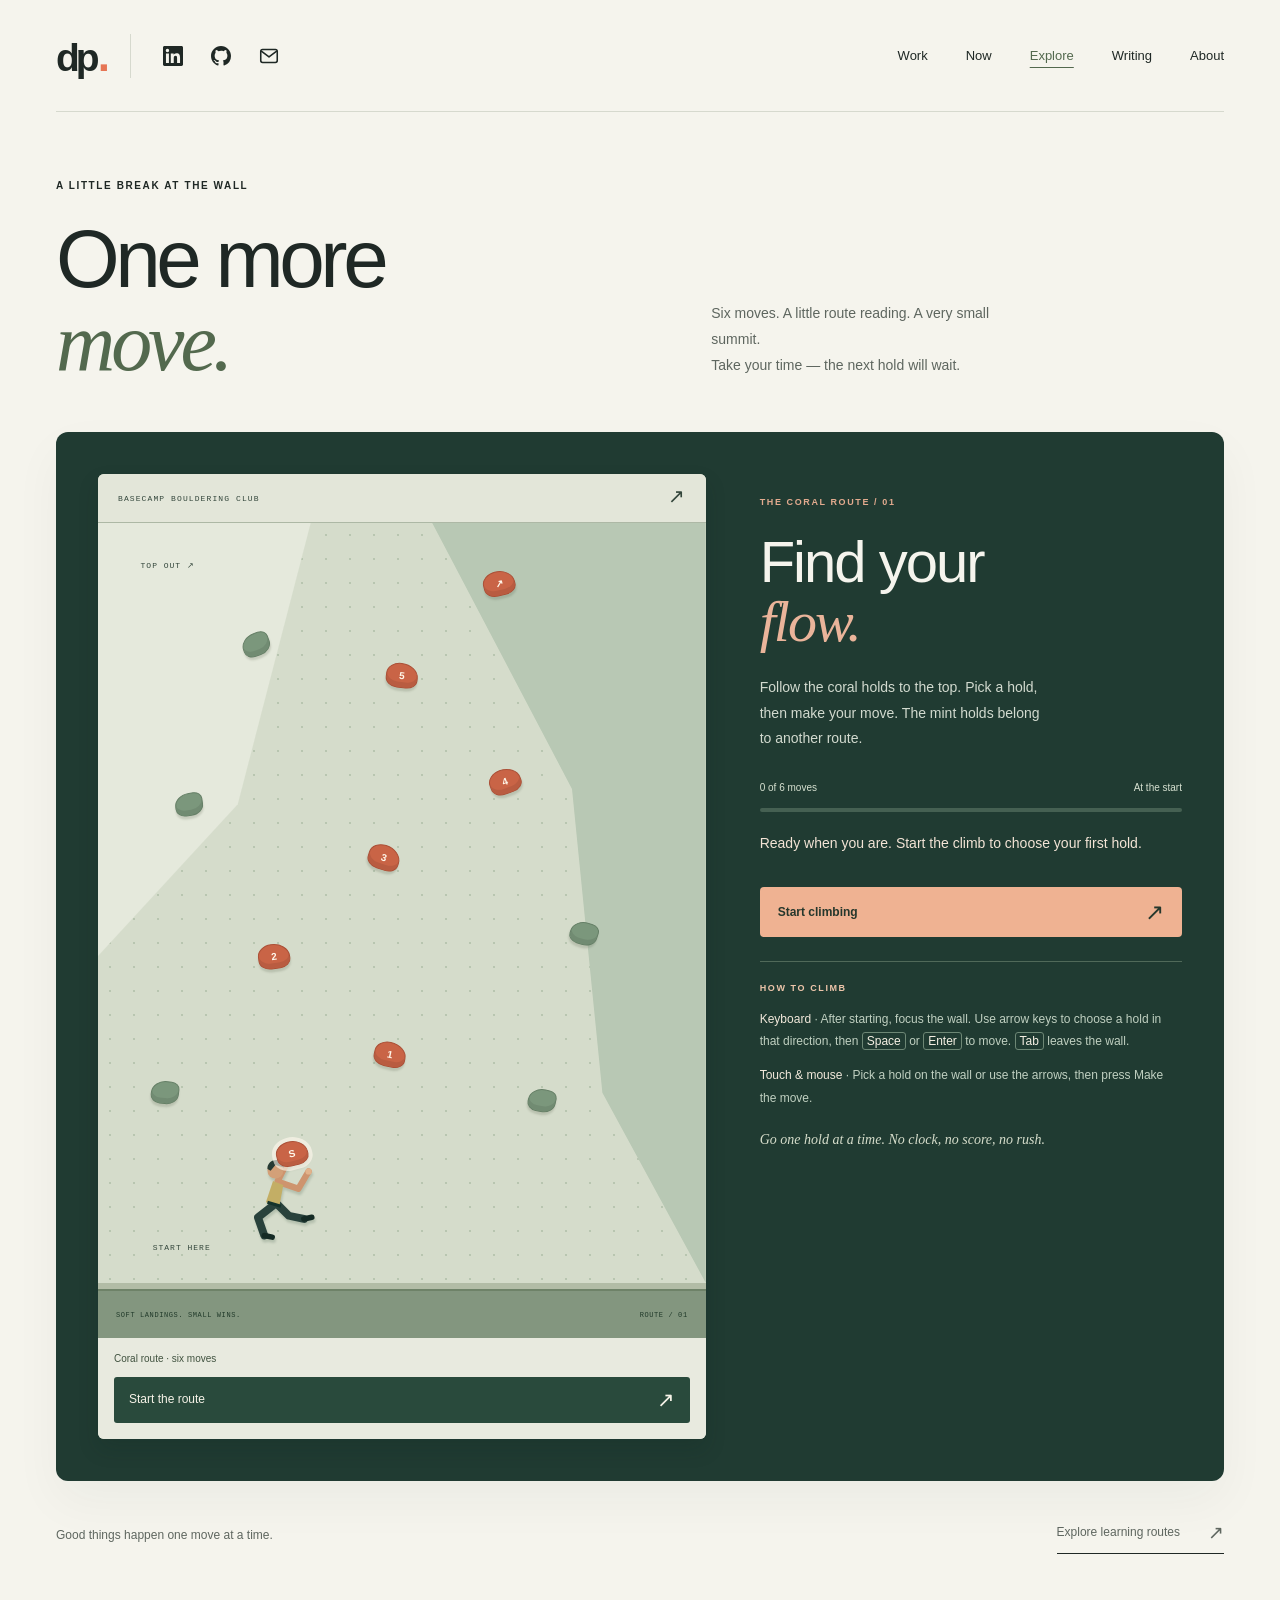
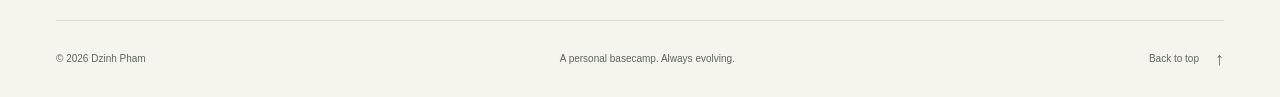
==== climb/index.html @ 9c080869 "Add current interests, learning routes, climbing game, and photo notes" ====
<!doctype html>
<html lang="en">
  <head>
    <meta charset="utf-8">
    <meta name="viewport" content="width=device-width, initial-scale=1">
    <meta name="theme-color" content="#f5f4ed">
    <meta name="description" content="Take a little climbing break. Read the route, find your next hold, and reach the top of this miniature bouldering wall.">
    <title>One more move — Dzinh Pham</title>
    <link rel="icon" href="../favicon.svg" type="image/svg+xml">
    <link rel="stylesheet" href="../styles.css">
    <link rel="stylesheet" href="../basecamp.css">
    <link rel="stylesheet" href="climb.css">
    <script src="../script.js" defer></script>
    <script src="climb-logic.js" defer></script>
    <script src="climb.js" defer></script>
  </head>
  <body class="climbing-page">
    <a class="skip-link" href="#main">Skip to content</a>
    <header class="site-header wrap">
      <a class="wordmark" href="../" aria-label="Dzinh Pham, home">dp<span aria-hidden="true">.</span></a>
      <nav class="header-contact-links" aria-label="Contact and profiles">
        <a href="https://www.linkedin.com/in/dzinh-pham/" target="_blank" rel="noopener noreferrer" aria-label="LinkedIn (opens in a new tab)" title="LinkedIn">
          <svg viewBox="0 0 24 24" width="20" height="20" fill="currentColor" aria-hidden="true" focusable="false"><path d="M20.447 20.452h-3.554v-5.569c0-1.328-.027-3.037-1.852-3.037-1.853 0-2.136 1.445-2.136 2.939v5.667H9.351V9h3.414v1.561h.049c.476-.9 1.637-1.85 3.37-1.85 3.601 0 4.267 2.37 4.267 5.455v6.286ZM5.337 7.433a2.062 2.062 0 1 1 0-4.124 2.062 2.062 0 0 1 0 4.124Zm1.782 13.019H3.555V9h3.564v11.452ZM22.225 0H1.771C.792 0 0 .774 0 1.729v20.542C0 23.227.792 24 1.771 24h20.451C23.2 24 24 23.227 24 22.271V1.729C24 .774 23.2 0 22.222 0Z"/></svg>
        </a>
        <a href="https://github.com/DzinhP" target="_blank" rel="noopener noreferrer" aria-label="GitHub (opens in a new tab)" title="GitHub">
          <svg viewBox="0 0 16 16" width="20" height="20" fill="currentColor" aria-hidden="true" focusable="false"><path d="M8 0C3.58 0 0 3.58 0 8c0 3.54 2.29 6.53 5.47 7.59.4.07.55-.17.55-.38 0-.19-.01-.82-.01-1.49-2.01.37-2.53-.49-2.69-.94-.09-.23-.48-.94-.82-1.13-.28-.15-.68-.52-.01-.53.63-.01 1.08.58 1.23.82.72 1.21 1.87.87 2.33.66.07-.52.28-.87.51-1.07-1.78-.2-3.64-.89-3.64-3.95 0-.87.31-1.59.82-2.15-.08-.2-.36-1.02.08-2.12 0 0 .67-.21 2.2.82a7.65 7.65 0 0 1 2-.27c.68 0 1.36.09 2 .27 1.53-1.04 2.2-.82 2.2-.82.44 1.1.16 1.92.08 2.12.51.56.82 1.27.82 2.15 0 3.07-1.87 3.75-3.65 3.95.29.25.54.73.54 1.48 0 1.07-.01 1.93-.01 2.2 0 .21.15.46.55.38A8.01 8.01 0 0 0 16 8c0-4.42-3.58-8-8-8Z"/></svg>
        </a>
        <a href="mailto:dzinh@berkeley.edu" aria-label="Email Dzinh Pham" title="Email">
          <svg viewBox="0 0 24 24" width="22" height="22" fill="none" stroke="currentColor" stroke-width="1.7" stroke-linecap="round" stroke-linejoin="round" aria-hidden="true" focusable="false"><rect x="3" y="5" width="18" height="14" rx="2"/><path d="m4 7 8 6 8-6"/></svg>
        </a>
      </nav>
      <button class="menu-toggle" type="button" aria-expanded="false" aria-controls="site-nav">Menu <span aria-hidden="true">+</span></button>
      <nav id="site-nav" class="site-nav" aria-label="Main navigation">
        <a href="../#work">Work</a>
        <a href="../now/">Now</a>
        <a href="../explore/" aria-current="location">Explore</a>
        <a href="../writing/">Writing</a>
        <a href="../#about">About</a>
      </nav>
    </header>

    <main id="main" class="wrap climbing-main">
      <section class="climbing-intro" aria-labelledby="climbing-heading">
        <div>
          <p class="eyebrow">A little break at the wall</p>
          <h1 id="climbing-heading">One more <em>move.</em></h1>
        </div>
        <p>Six moves. A little route reading. A very small summit.<br>Take your time — the next hold will wait.</p>
      </section>

      <section class="climb-game" aria-labelledby="game-heading">
        <div class="climb-wall-panel">
          <div class="climb-wall-topline"><span>BASECAMP BOULDERING CLUB</span><span aria-hidden="true">↗</span></div>
          <div class="climb-stage" id="climb-stage" tabindex="0" role="group" aria-label="Climbing wall" aria-describedby="climb-instructions" hidden>
            <div class="wall-facet wall-facet-one" aria-hidden="true"></div>
            <div class="wall-facet wall-facet-two" aria-hidden="true"></div>
            <span class="wall-finish-label" aria-hidden="true">TOP OUT ↗</span>
            <span class="wall-start-label" aria-hidden="true">START HERE</span>
            <svg class="climb-trail" viewBox="0 0 100 100" preserveAspectRatio="none" aria-hidden="true"><polyline id="climb-trail" points="32,83" fill="none" stroke="currentColor" stroke-width="2" vector-effect="non-scaling-stroke" stroke-linecap="round" stroke-linejoin="round"/></svg>
            <div id="climb-holds" class="climb-holds"></div>
            <div class="mini-climber" id="mini-climber" aria-hidden="true">
              <svg viewBox="-48 -8 96 132" fill="none">
                <path d="m-18 34 8-16 10-18M-15 36 8 44 21 22" stroke="#ce946e" stroke-width="8" stroke-linecap="round" stroke-linejoin="round"/>
                <path d="m-20 62-23 18 8 23m15-41 16 16 19 4" stroke="#29423c" stroke-width="10" stroke-linecap="round" stroke-linejoin="round"/>
                <path d="m-24 34 13 5-5 27-17-5Z" fill="#c3ae65"/>
                <path d="m-31 61 17 5" stroke="#15332c" stroke-width="4"/>
                <circle cx="-21" cy="21" r="10" fill="#d3a078"/>
                <path d="M-31 19c-1-14 21-16 21-2l-11-3-6 7Z" fill="#263a33"/>
                <path d="m-35 103 10 2M15 82l10-2" stroke="#152b25" stroke-width="7" stroke-linecap="round"/>
                <circle cx="0" cy="0" r="4" fill="#e2b38b"/><circle cx="21" cy="22" r="4" fill="#e2b38b"/>
              </svg>
            </div>
            <div class="climb-celebration" id="climb-celebration" aria-hidden="true"><span>✦</span><span>✧</span><span>✦</span><span>✧</span><span>✦</span></div>
          </div>
          <div class="climb-nojs" id="climb-nojs">
            <span aria-hidden="true">↗</span>
            <p>This little climbing wall needs JavaScript to play.</p>
            <p>In the meantime, <a href="../learning/">explore the learning routes</a> or <a href="../writing/">read a field note</a>.</p>
          </div>
          <div class="climb-mat" aria-hidden="true"><span>SOFT LANDINGS. SMALL WINS.</span><span>ROUTE / 01</span></div>
          <div class="climb-board-toolbar" id="climb-board-toolbar" hidden>
            <p id="climb-board-selection">Coral route · six moves</p>
            <button type="button" class="climb-board-action" id="climb-board-action">Start the route <span aria-hidden="true">↗</span></button>
          </div>
        </div>

        <div class="climb-console">
          <p class="eyebrow climb-route-number">The coral route / 01</p>
          <h2 id="game-heading">Find your <em>flow.</em></h2>
          <p class="climb-description">Follow the coral holds to the top. Pick a hold, then make your move. The mint holds belong to another route.</p>
          <div class="climb-progress" aria-label="Route progress">
            <p><span id="climb-progress-label">0 of 6 moves</span><span id="climb-phase">At the start</span></p>
            <div class="climb-progress-track" aria-hidden="true"><span id="climb-progress-fill"></span></div>
          </div>
          <p class="climb-status" id="climb-status" role="status" aria-live="polite" aria-atomic="true">Ready when you are. Start the climb to choose your first hold.</p>
          <div class="climb-controls" id="climb-controls" hidden>
            <button class="climb-start" id="climb-start" type="button">Start climbing <span aria-hidden="true">↗</span></button>
            <div class="climb-play-controls" id="climb-play-controls" hidden>
              <div class="climb-selection"><span>Next hold</span><strong id="climb-selection-label">Choose a hold on the wall</strong></div>
              <div class="climb-pad" role="group" aria-label="Choose a hold in a direction">
                <button type="button" data-direction="up" aria-label="Select hold above">↑</button>
                <button type="button" data-direction="left" aria-label="Select hold to the left">←</button>
                <button type="button" data-direction="down" aria-label="Select hold below">↓</button>
                <button type="button" data-direction="right" aria-label="Select hold to the right">→</button>
              </div>
              <button class="climb-move" id="climb-move" type="button" disabled>Make the move <span aria-hidden="true">↗</span></button>
              <button class="climb-reset" id="climb-reset" type="button">Start over <span aria-hidden="true">↺</span></button>
            </div>
          </div>
          <div class="climb-instructions" id="climb-instructions">
            <p class="eyebrow">How to climb</p>
            <p><strong>Keyboard</strong> · After starting, focus the wall. Use arrow keys to choose a hold in that direction, then <kbd>Space</kbd> or <kbd>Enter</kbd> to move. <kbd>Tab</kbd> leaves the wall.</p>
            <p><strong>Touch & mouse</strong> · Pick a hold on the wall or use the arrows, then press Make the move.</p>
            <p class="climb-tip">Go one hold at a time. No clock, no score, no rush.</p>
          </div>
        </div>
      </section>

      <div class="climbing-signoff"><p>Good things happen one move at a time.</p><a class="text-link" href="../learning/">Explore learning routes <span aria-hidden="true">↗</span></a></div>
    </main>
    <footer class="site-footer wrap"><p>© <span id="year">2026</span> Dzinh Pham</p><p>A personal basecamp. Always evolving.</p><a href="#main">Back to top <span aria-hidden="true">↑</span></a></footer>
  </body>
</html>
---- styles.css ----
@charset "UTF-8";

:root{--paper:#f5f4ed;--ink:#1f2825;--muted:#5e665f;--line:#d6d9ce;--accent:#e67554;--mint:#d7e2d1;--serif:Georgia,"Times New Roman",serif;--sans:"Helvetica Neue",Helvetica,Arial,sans-serif}
*{box-sizing:border-box}
html{scroll-behavior:smooth;scroll-padding-top:32px}
body{margin:0;background:var(--paper);color:var(--ink);font-family:var(--sans);font-size:16px;line-height:1.65;-webkit-font-smoothing:antialiased}
::selection{background:#cdddaf;color:var(--ink)}
a{color:inherit;text-decoration:none}
button{font:inherit;color:inherit;cursor:pointer}
button,a{-webkit-tap-highlight-color:transparent}
button:focus-visible,a:focus-visible{outline:2px solid var(--ink);outline-offset:6px}
h1,h2,h3,p{margin:0}
h1,h2,h3{font-weight:500;line-height:1.05}
em{font-family:var(--serif);font-weight:400}
.wrap{width:min(1320px,calc(100% - 112px));margin-inline:auto}
.section-pad{padding-block:112px}
.eyebrow{text-transform:uppercase;font-size:10px;line-height:1.5;letter-spacing:1.6px;font-weight:600}
.skip-link{position:fixed;top:12px;left:12px;transform:translateY(-160%);z-index:20;background:var(--ink);color:var(--paper);padding:10px 20px}
.skip-link:focus{transform:translateY(0)}
.site-header{height:112px;display:flex;align-items:center;justify-content:space-between;border-bottom:1px solid var(--line)}
.wordmark{font-size:39px;line-height:1;letter-spacing:-4px;font-weight:700;display:inline-flex;align-items:baseline}
.wordmark span{color:var(--accent);font-size:44px;margin-left:2px}
.site-nav{display:flex;gap:38px;align-items:center;font-size:13px}
.site-nav a{transition:color .2s}
.site-nav a:hover{color:#a2472e}
.nav-contact{margin-left:20px;border-bottom:1px solid var(--ink);padding-block:6px}
.nav-contact span{margin-left:18px;font-size:19px}
.menu-toggle{display:none}
.hero{padding-top:72px;display:grid;grid-template-columns:1.2fr 1fr;column-gap:68px}
.hero-copy .eyebrow{display:flex;align-items:center;gap:9px}
.route-dot{display:inline-block;width:9px;height:12px;border-radius:60% 45% 50% 35%;background:var(--accent);transform:rotate(22deg);flex-shrink:0}
h1{font-size:clamp(66px,6.9vw,104px);letter-spacing:-5.5px;margin-top:32px;line-height:.99}
h1 em{color:#53694e;letter-spacing:-5px}
.hero-intro{max-width:360px;margin-top:28px;color:var(--muted);font-size:16px;line-height:1.65}
.button{display:inline-flex;align-items:center;justify-content:space-between;gap:45px;min-height:52px;padding:12px 22px;font-size:12px;transition:background .2s,transform .2s}
.button-dark{background:var(--ink);color:var(--paper);margin-top:30px}
.button-dark:hover{background:#3f5144;transform:translateY(-2px)}
.button span{font-size:24px;line-height:1}
.hero-art{position:relative;align-self:center;height:490px;background:#dfe6d7;overflow:hidden;color:#344236;border-radius:2px;isolation:isolate}
.art-caption,.art-footer{position:absolute;left:25px;right:25px;display:flex;justify-content:space-between;font-family:monospace;font-size:9px;letter-spacing:1px;z-index:3}
.art-caption{top:22px}
.art-footer{bottom:21px;align-items:center}
.art-footer span:last-child{font-size:26px;line-height:1}
.boulder-illustration{display:block;width:100%;height:100%;object-fit:contain}
.hero-foot{grid-column:1/-1;margin-top:64px;padding-block:23px;border-top:1px solid var(--line);display:flex;justify-content:space-between;font-size:11px;color:var(--muted)}
.hero-foot a{display:flex;gap:28px;align-items:center}
.hero-foot a span{font-size:20px;line-height:1}
.work{background:#eceee5;margin-top:30px}
.section-heading{display:flex;justify-content:space-between;align-items:flex-end;margin-bottom:48px;gap:28px}
h2{font-size:clamp(42px,4.4vw,65px);letter-spacing:-2.7px;margin-top:20px}
.section-heading>p{font-size:13px;color:var(--muted);padding-bottom:5px}
.project-grid{display:grid;grid-template-columns:1fr 1fr 1fr;gap:28px}
.project-visual{height:340px;display:block;position:relative;overflow:hidden;transition:transform .3s}
.project-visual:hover{transform:translateY(-5px)}
.visual-topline{position:absolute;top:23px;left:24px;right:24px;display:flex;justify-content:space-between;font-family:monospace;font-size:9px;letter-spacing:.7px}
.visual-title{position:absolute;bottom:27px;left:24px;right:24px;font-size:39px;letter-spacing:-2px;line-height:.95;font-weight:600}
.visual-title>span:not(.visual-arrow){font-family:var(--serif);font-style:italic;font-weight:400}
.visual-arrow{position:absolute;right:0;bottom:0;width:36px;height:36px;border:1px solid currentColor;border-radius:50%;display:grid;place-items:center;font-size:22px;font-weight:400;letter-spacing:0;transition:background .2s}
.project-visual:hover .visual-arrow{background:#ffffff3d}
.visual-lifted{background:#d5dfb7;color:#35462d}
.lifted-art{position:absolute;width:156px;height:156px;left:50%;top:54px;transform:translateX(-50%) rotate(-12deg);transition:transform .6s}
.project-visual:hover .lifted-art{transform:translateX(-50%) rotate(8deg)}
.petal{position:absolute;background:#5d764b;width:72px;height:91px;border-radius:50% 50% 15% 50%;transform-origin:100% 100%;left:6px;top:-13px;opacity:.95}
.p2{transform:rotate(90deg)}.p3{transform:rotate(180deg)}.p4{transform:rotate(270deg)}
.petal-center{position:absolute;top:59px;left:59px;width:38px;height:38px;background:#d5dfb7;border-radius:50%}
.visual-intervai{background:#ded9ee;color:#51456a}
.waveform{height:126px;position:absolute;left:28px;right:28px;top:80px;display:flex;gap:7px;align-items:center;justify-content:center}
.waveform i{display:block;width:9px;border-radius:10px;background:#7f6ca1;height:28%;transition:height .5s}
.waveform i:nth-child(3n){height:52%}.waveform i:nth-child(4n){height:75%}.waveform i:nth-child(5n){height:41%}.waveform i:nth-child(7n){height:94%;background:#51456a}
.project-visual:hover .waveform i:nth-child(odd){height:70%}
.visual-volunteer{background:#ebc6b6;color:#743f2d}
.community-art{position:absolute;left:50%;top:80px;width:170px;height:100px;transform:translateX(-50%) rotate(-9deg);display:flex;align-items:center}
.community-art span{position:absolute;height:98px;width:68px;border:15px solid #aa6548;border-radius:50px;transform:rotate(30deg);mix-blend-mode:multiply}
.community-art span:nth-child(2){left:36px;transform:rotate(-30deg)}.community-art span:nth-child(3){left:72px;transform:rotate(30deg)}.community-art span:nth-child(4){left:108px;transform:rotate(-30deg)}
.project-meta{display:flex;justify-content:space-between;gap:8px;font-size:8px;letter-spacing:.7px;margin-top:22px;color:var(--muted)}
.project h3{font-size:22px;letter-spacing:-.7px;margin-top:12px;line-height:1.2}
.project h3 a:hover{text-decoration:underline;text-underline-offset:4px}
.project>p{font-size:13px;line-height:1.7;color:var(--muted);margin-top:12px;max-width:340px}
.tags{list-style:none;padding:0;margin:19px 0 0;display:flex;gap:6px;flex-wrap:wrap}
.tags li{border:1px solid #cbd1c1;padding:3px 9px;border-radius:2px;font-size:9px;color:#4e594a}
.text-link{display:inline-flex;align-items:center;justify-content:space-between;gap:28px;border-bottom:1px solid var(--ink);padding-bottom:5px;font-size:12px}
.text-link span{font-size:19px}
.text-link:hover{color:#9b452e;border-color:#9b452e}
.all-work{margin-top:48px}
.about{display:grid;grid-template-columns:1fr 1fr;gap:80px}
.about h2{font-size:70px;line-height:1.02;margin-top:24px}
.about-asterisk{display:inline-block;font-size:91px;color:var(--accent);line-height:1;margin-top:35px}
.about-copy{padding-top:28px;max-width:510px}
.about-copy p{color:var(--muted);margin-bottom:20px;font-size:15px;line-height:1.85}
.about-copy .large-copy{font-size:27px;letter-spacing:-.7px;line-height:1.4;color:var(--ink);margin-bottom:27px}
.about-copy .text-link{margin-top:12px}
.elsewhere{background:#e2e8dc}
.elsewhere-grid{display:grid;grid-template-columns:1fr 1fr;gap:80px;align-items:center}
.elsewhere h2{font-size:55px}
.elsewhere-intro{font-size:13px;color:var(--muted);line-height:1.8;margin-top:24px}
.social-list>a{display:grid;grid-template-columns:24px 1fr 25px;align-items:center;gap:17px;padding:27px 0;border-bottom:1px solid #bfcab8;transition:padding .2s}
.social-list>a:first-child{border-top:1px solid #bfcab8}
.social-list>a:hover{padding-inline:8px}
.social-number{font-size:9px;color:var(--muted);align-self:start;padding-top:5px}
.social-list strong{font-size:26px;letter-spacing:-.6px;font-weight:400;line-height:1.2;display:block}
.social-list small{display:block;font-size:11px;color:var(--muted);margin-top:6px}
.social-arrow{font-size:27px}
.contact{padding-top:112px;padding-bottom:78px}
.contact-title{display:flex;align-items:center;justify-content:space-between}
.contact-title h2{font-size:clamp(88px,12.4vw,172px);letter-spacing:-7px;margin:18px 0 25px;line-height:1}
.contact-arrow{display:grid;place-items:center;height:104px;width:104px;border-radius:50%;background:var(--accent);font-size:66px;line-height:1;transition:transform .25s}
.contact-arrow:hover{transform:rotate(10deg)}
.contact-details{display:flex;gap:30px;align-items:center}
.contact-details>a{font-size:19px;border-bottom:1px solid var(--ink);line-height:1.7}
.copy-email{background:transparent;border:0;display:none;gap:12px;align-items:center;font-size:11px;padding:8px}
.js .copy-email{display:flex}
.copy-email span{font-size:18px}
.copy-email:hover{color:#9b452e}
.copy-status{font-size:11px;min-height:18px;margin-top:14px;color:var(--muted)}
.site-footer{border-top:1px solid var(--line);display:flex;justify-content:space-between;align-items:center;gap:20px;padding-block:29px;font-size:10px;color:var(--muted)}
.site-footer a{display:flex;gap:16px;align-items:center}
.site-footer a span{font-size:18px;line-height:1}

/* Basecamp and field notebook */
.hero-actions{display:flex;align-items:center;gap:25px;flex-wrap:wrap;margin-top:30px}
.hero-actions .button-dark{margin-top:0}
.hero-notes-link{font-size:12px;border-bottom:1px solid var(--line);padding-block:6px}
.hero-notes-link span{margin-left:12px}
.hero-notes-link:hover{border-color:var(--ink)}
.field-notes{display:grid;grid-template-columns:1fr 1.1fr;gap:90px;align-items:center;border-bottom:1px solid var(--line)}
.notebook-intro>p:not(.eyebrow){max-width:340px;color:var(--muted);font-size:14px;line-height:1.8;margin-top:25px}
.note-categories{display:flex;flex-wrap:wrap;gap:10px 18px;margin-top:24px}
.note-categories a{font-size:11px;border-bottom:1px solid var(--line);padding-block:3px}
.note-categories a:hover{border-color:var(--ink)}
.field-note-entry{padding:34px 36px 38px;border:1px solid var(--line);border-top:3px solid #7d8a70;background:#faf9f4;position:relative}
.field-note-entry::before{content:"";position:absolute;left:12px;top:0;bottom:0;border-left:1px solid #e9cfc1;pointer-events:none}
.note-meta{display:flex;justify-content:space-between;gap:12px;font-size:9px;letter-spacing:.6px;text-transform:uppercase;color:var(--muted)}
.note-meta>span{display:flex;align-items:center;gap:10px}
.note-meta .route-dot{width:7px;height:9px}
.field-note-entry h3{font-size:36px;letter-spacing:-1.2px;line-height:1.15;margin-top:32px}
.field-note-entry h3 a{display:block}
.field-note-entry h3 a:hover{color:#53694e}
.field-note-entry>p{font-size:14px;color:var(--muted);margin-top:20px;max-width:320px;line-height:1.8}
.field-note-entry .text-link{margin-top:29px}
.browse-notes{margin-top:24px}

@media(max-width:1100px){.hero-actions{gap:18px}.field-notes{gap:50px}.field-note-entry{padding:28px}.field-note-entry h3{font-size:32px}}
@media(max-width:800px){.hero-actions{gap:16px;margin-top:26px}.hero-actions .button{gap:24px}.field-notes{gap:32px}.field-note-entry h3{font-size:29px}.note-meta{font-size:8px}.field-note-entry{padding:25px}.notebook-intro>p:not(.eyebrow){font-size:13px}}
@media(max-width:600px){.hero-actions{gap:20px;margin-top:26px}.hero-actions .button{gap:25px}.hero-notes-link{font-size:11px}.hero-notes-link span{margin-left:4px}.field-notes{grid-template-columns:1fr;gap:31px}.field-notes h2{font-size:47px}.notebook-intro>p:not(.eyebrow){margin-top:20px}.note-categories{margin-top:19px}.field-note-entry{padding:25px 27px 29px}.field-note-entry h3{font-size:31px;margin-top:25px}.field-note-entry>p{font-size:13px}.note-meta{font-size:8px}.browse-notes{margin-top:20px}}

@media(min-width:1500px){.hero-art{height:530px}}
@media(max-width:1100px){.wrap{width:calc(100% - 72px)}.hero{gap:40px;padding-top:55px}h1{font-size:76px;letter-spacing:-4px}.hero-art{height:450px}.project-grid{gap:20px}.project-visual{height:300px}.project-meta{font-size:7px;letter-spacing:.4px}.project h3{font-size:20px}.visual-title{font-size:32px}.waveform{gap:5px}.about,.elsewhere-grid{gap:55px}.section-pad{padding-block:88px}.about h2{font-size:62px}}
@media(max-width:800px){.wrap{width:calc(100% - 48px)}.site-header{height:90px}.site-nav{gap:23px}.nav-contact{margin-left:0}.hero{gap:26px}.hero-art{height:400px}.hero-copy .eyebrow{font-size:8px;letter-spacing:1px}h1{font-size:65px;letter-spacing:-3.5px}.hero-intro{font-size:14px}.art-caption,.art-footer{left:17px;right:17px;font-size:7px;letter-spacing:.5px}.hero-foot{margin-top:44px}.section-heading{align-items:start}.section-heading>p{font-size:11px;padding-top:26px}h2{font-size:47px}.project-grid{grid-template-columns:1fr 1fr;gap:36px 24px}.project-featured{grid-column:1/-1;display:grid;grid-template-columns:1.1fr 1fr;column-gap:34px}.project-featured .project-visual{grid-row:1/5;height:330px}.project-featured .project-meta{margin-top:60px;align-self:end}.project-featured h3{margin-top:12px}.project-featured>p{margin-top:12px}.project-featured .tags{margin:16px 0 45px;align-content:start}.project-meta{font-size:8px}.project-visual{height:300px}.about,.elsewhere-grid{gap:35px}.about .eyebrow{font-size:8px}.about h2{font-size:58px}.about-copy .large-copy{font-size:23px}.about-copy p{font-size:13px}.elsewhere h2{font-size:44px}.social-list strong{font-size:23px}.social-list small{font-size:10px}.contact{padding-top:85px}.contact-arrow{width:82px;height:82px;font-size:50px}.site-footer{font-size:9px}}
@media(max-width:600px){html{scroll-padding-top:20px}.wrap{width:calc(100% - 40px)}.site-header{height:82px;position:relative;flex-wrap:wrap}.wordmark{font-size:34px}.wordmark span{font-size:38px}.js .menu-toggle{display:flex;align-items:center;gap:14px;font-size:12px;background:transparent;border:0;padding:8px 0 8px 12px}.menu-toggle span{font-size:23px;font-weight:300}.site-nav{width:100%;justify-content:space-between;gap:12px;font-size:12px;padding:16px 0;border-bottom:1px solid var(--line)}.site-header:has(.site-nav){height:auto;min-height:82px;padding-block:18px}.site-header:has(.site-nav) .wordmark{min-height:43px;align-items:center}.js .site-nav{display:none}.js .site-nav.is-open{display:flex}.nav-contact{border:0;padding:0}.nav-contact span{margin-left:3px;font-size:16px}.hero{grid-template-columns:1fr;gap:0;padding-top:42px}.hero-copy .eyebrow{font-size:9px;letter-spacing:1.1px}h1{font-size:clamp(65px,15.6vw,87px);letter-spacing:-3.8px;margin-top:28px;line-height:1.01}h1 em{letter-spacing:-3px}.hero-intro{font-size:15px;max-width:350px;margin-top:24px}.button-dark{margin-top:25px}.hero-art{height:340px;margin-top:43px}.art-caption,.art-footer{left:20px;right:20px;font-size:8px}.art-caption{top:18px}.art-footer{bottom:18px}.hero-foot{margin-top:27px;font-size:9px;gap:20px;padding-block:18px}.hero-foot a{gap:10px}.hero-foot>span{max-width:160px}.work{margin-top:18px}.section-pad{padding-block:66px}.section-heading{display:block;margin-bottom:32px}.eyebrow{font-size:9px}h2{font-size:43px;letter-spacing:-2px;margin-top:17px}.section-heading>p{padding-top:0;font-size:12px;margin-top:20px}.section-heading>p br{display:none}.project-grid{grid-template-columns:1fr;gap:40px}.project-featured{display:block;grid-column:auto}.project-visual,.project-featured .project-visual{height:350px}.project-meta,.project-featured .project-meta{margin-top:19px;font-size:8px}.project h3{font-size:23px;margin-top:12px}.project>p{font-size:13px;max-width:none}.project-featured .tags,.tags{margin:17px 0 0}.visual-title{font-size:41px}.lifted-art{top:65px;width:156px;height:156px}.waveform{top:85px;gap:8px}.community-art{top:84px}.all-work{margin-top:35px}.about{grid-template-columns:1fr;gap:20px}.about-heading{position:relative}.about .eyebrow{font-size:9px}.about h2{font-size:51px;line-height:1.05}.about-asterisk{position:absolute;right:17px;top:26px;font-size:86px;transform:rotate(12deg)}.about-copy{padding-top:7px}.about-copy .large-copy{font-size:23px;max-width:290px;margin-bottom:22px}.about-copy p{font-size:14px;margin-bottom:17px}.about-copy .text-link{margin-top:10px}.elsewhere-grid{grid-template-columns:1fr;gap:32px}.elsewhere h2{font-size:44px}.elsewhere-intro{font-size:12px;margin-top:20px}.social-list>a{padding-block:24px}.social-list strong{font-size:25px}.social-list small{font-size:11px}.contact{padding-top:65px;padding-bottom:43px}.contact-title h2{font-size:83px;letter-spacing:-5px;margin:24px 0 25px}.contact-arrow{width:61px;height:61px;font-size:39px;flex-shrink:0}.contact-details{align-items:start;gap:8px;flex-direction:column}.contact-details>a{font-size:18px}.copy-email{padding-left:0}.copy-status{margin-top:3px}.site-footer{display:grid;grid-template-columns:1fr auto;gap:9px;font-size:9px;padding-block:23px}.site-footer p:nth-child(2){grid-column:1;grid-row:2}.site-footer a{grid-column:2;grid-row:1/3;gap:8px}}
@media(max-width:360px){h1{font-size:54px;letter-spacing:-3px}.about-asterisk{display:none}}
@media(prefers-reduced-motion:reduce){html{scroll-behavior:auto}*,*::before,*::after{transition:none!important;animation:none!important}}

/* Profile links stay visible alongside the wordmark, including on mobile. */
.site-header{gap:24px}
.site-nav{margin-left:auto}
.header-contact-links{display:flex;align-items:center;gap:4px;padding-left:20px;border-left:1px solid var(--line);flex-shrink:0}
.header-contact-links a{display:grid;place-items:center;width:44px;height:44px;border-radius:50%;color:var(--ink);transition:color .2s,background .2s}
.header-contact-links a:hover{color:#53694e;background:#e5e9df}
.header-contact-links a:focus-visible{outline-offset:2px}
.header-contact-links svg{display:block;flex-shrink:0}
@media(max-width:800px){.site-header{gap:16px}.site-nav{gap:18px}.header-contact-links{padding-left:12px;gap:0}}
@media(max-width:600px){.site-header{gap:0 8px}.header-contact-links{padding-left:8px;margin-left:auto}.js .menu-toggle{margin-left:0;min-height:44px;padding-left:8px;gap:8px}.site-nav{flex-basis:100%;margin-left:0;gap:12px}}
---- basecamp.css ----
/* Shared wayfinding for the personal side of basecamp. */
.basecamp-page [hidden]{display:none!important}
.site-nav a[aria-current]{color:#53694e;text-decoration:underline;text-underline-offset:7px}
.basecamp-main{padding-block:64px 80px;min-height:calc(100vh - 210px)}
.basecamp-intro{padding-bottom:50px;border-bottom:1px solid var(--line)}
.basecamp-intro h1{font-size:clamp(62px,7vw,96px);margin-top:22px;letter-spacing:-4px;line-height:1.04}
.basecamp-intro h1 em{letter-spacing:-3px}
.basecamp-intro>p:last-child{max-width:590px;margin-top:25px;font-size:16px;line-height:1.8;color:var(--muted)}
.basecamp-breadcrumb{display:inline-flex;align-items:center;gap:12px;min-height:44px;font-size:12px;color:var(--muted);margin-bottom:28px}
.basecamp-breadcrumb:hover{color:#9b452e}
.basecamp-links{display:grid;grid-template-columns:repeat(4,1fr);gap:0;border:1px solid var(--line);border-radius:5px;overflow:hidden;margin-top:22px;margin-bottom:36px}
.basecamp-links>a{display:flex;align-items:center;gap:16px;padding:23px 21px;min-width:0;border-right:1px solid var(--line);transition:background .2s}
.basecamp-links>a:last-child{border:0}
.basecamp-links>a:hover{background:#e6ebdf}
.basecamp-links>a:focus-visible{outline-offset:-4px}
.basecamp-link-mark{display:grid;place-items:center;width:34px;height:38px;flex-shrink:0;color:#53694e;font-size:25px;font-family:var(--serif)}
.basecamp-link-mark svg{width:26px;height:26px}
.basecamp-links strong{display:block;font-weight:500;font-size:15px;line-height:1.3}
.basecamp-links small{display:block;font-size:11px;color:var(--muted);margin-top:5px}
.explore-grid{display:grid;grid-template-columns:1fr 1fr;gap:24px;padding-block:36px}
.explore-card{position:relative;display:flex;flex-direction:column;min-height:330px;padding:32px;border:1px solid var(--line);border-radius:5px;overflow:hidden;transition:background .2s}
.explore-card:hover{background:#ecefe5}
.explore-card .eyebrow{font-size:9px;color:#66775d}
.explore-card h2{font-size:41px;letter-spacing:-1.8px;margin-top:auto;padding-top:60px}
.explore-card p:not(.eyebrow){font-size:14px;color:var(--muted);max-width:360px;margin-top:19px;line-height:1.8}
.explore-card .card-arrow{position:absolute;right:28px;top:27px;display:grid;place-items:center;width:43px;height:43px;border:1px solid #aebaa6;border-radius:50%;font-size:26px;transition:transform .2s}
.explore-card:hover .card-arrow{transform:translate(3px,-3px)}
.explore-card.is-forest{background:#21372f;color:var(--paper);border-color:#21372f}
.explore-card.is-forest .eyebrow{color:#d4b695}
.explore-card.is-forest p:not(.eyebrow){color:#ced7ce}
.explore-card.is-forest:hover{background:#2d473b}
.explore-card.is-forest:focus-visible{outline-color:var(--accent)}
.explore-signoff{display:flex;justify-content:space-between;gap:24px;align-items:center;padding-top:28px;border-top:1px solid var(--line);font-size:13px;color:var(--muted)}
.explore-signoff p{font-family:var(--serif);font-style:italic;font-size:17px}
.writing-extras{display:flex;flex-wrap:wrap;gap:12px 25px;align-items:center;margin-top:24px}
.writing-extras a{font-size:12px;display:inline-flex;align-items:center;gap:15px;min-height:44px;border-bottom:1px solid var(--line)}
.writing-extras a:hover{color:#9b452e;border-color:currentColor}
@media(max-width:1000px){.basecamp-links{grid-template-columns:1fr 1fr}.basecamp-links>a:nth-child(2){border-right:0}.basecamp-links>a:nth-child(-n+2){border-bottom:1px solid var(--line)}}
@media(max-width:600px){.basecamp-main{padding-block:30px 50px}.basecamp-intro{padding-bottom:33px}.basecamp-intro h1{font-size:clamp(54px,14vw,74px);letter-spacing:-3px}.basecamp-intro h1 em{letter-spacing:-2.5px}.basecamp-intro>p:last-child{font-size:14px;margin-top:21px}.basecamp-breadcrumb{margin-bottom:20px}.basecamp-links{margin-block:10px 28px}.basecamp-links>a{padding:19px 12px;gap:8px}.basecamp-link-mark{width:27px;font-size:23px}.basecamp-links strong{font-size:13px}.basecamp-links small{font-size:10px}.explore-grid{grid-template-columns:1fr;padding-block:25px;gap:16px}.explore-card{min-height:280px;padding:26px}.explore-card h2{font-size:35px;padding-top:52px}.explore-card .card-arrow{top:22px;right:22px}.explore-signoff{align-items:start;flex-direction:column;gap:14px}}
---- climb/climb.css ----
/* A small, deliberate break at the wall. */
.climbing-page [hidden]{display:none!important}
.climbing-main{max-width:1180px;padding-top:66px}
.climbing-intro{display:grid;grid-template-columns:1.2fr 1fr;gap:40px;align-items:end;margin-bottom:48px}
.climbing-intro h1{font-size:clamp(58px,6.4vw,86px);letter-spacing:-4.5px;line-height:1.02;margin-top:24px}
.climbing-intro h1 em{display:block;letter-spacing:-4px}
.climbing-intro>p{font-size:14px;color:var(--muted);max-width:330px;margin-bottom:5px;line-height:1.85}
.climb-game{display:grid;grid-template-columns:minmax(0,1.18fr) minmax(270px,.82fr);align-items:start;gap:48px;padding:36px;background:#203b32;color:#f5f4ed;border-radius:12px;box-shadow:0 20px 50px #21392b0b}
.climb-wall-panel{min-width:0;background:#d7dccb;border-radius:6px;overflow:hidden;box-shadow:0 10px 20px #0c241c2b;color:#33463b}
.climb-wall-topline{display:flex;justify-content:space-between;align-items:center;padding:14px 20px;font-family:monospace;font-size:8px;letter-spacing:1.1px;border-bottom:1px solid #adb8a5;background:#e3e6d9}
.climb-wall-topline span:last-child{font-size:20px;line-height:1}
.climb-stage{position:relative;aspect-ratio:4/5;isolation:isolate;background-color:#d5dccb;background-image:radial-gradient(#9cae9680 .9px,transparent 1px);background-size:24px 24px;outline:0;touch-action:manipulation}
.climb-stage:focus-visible{box-shadow:inset 0 0 0 4px #395c4b}
.wall-facet{position:absolute;inset:0;pointer-events:none;z-index:-1}
.wall-facet-one{background:#b8c8b4;clip-path:polygon(55% 0,100% 0,100% 100%,83% 75%,78% 35%)}
.wall-facet-two{background:#e5e9dc;clip-path:polygon(0 0,35% 0,23% 37%,0 57%)}
.wall-start-label,.wall-finish-label{position:absolute;font:8px monospace;letter-spacing:1px;pointer-events:none}
.wall-start-label{bottom:4%;left:9%}
.wall-finish-label{top:5%;left:7%}
.climb-trail{position:absolute;inset:0;width:100%;height:100%;color:#aa604aa3;overflow:visible;pointer-events:none}
.climb-trail polyline{stroke-dasharray:3 7}
.game-hold{position:absolute;top:var(--hold-y);left:var(--hold-x);transform:translate(-50%,-50%);width:48px;height:48px;padding:4px;border:0;background:none;display:grid;place-items:center;z-index:4;cursor:pointer;border-radius:50%;transition:background .18s}
.game-hold:disabled{cursor:default;opacity:1}
.game-hold:focus-visible{outline:2px solid #203b32;outline-offset:2px}
.game-hold-shape{display:grid;place-items:center;width:32px;height:25px;border-radius:45% 55% 35% 38%;transform:rotate(var(--hold-angle));box-shadow:inset 0 -5px 0 #00000014,0 3px 2px #33412b2b;font-size:10px;line-height:1;font-weight:700;transition:transform .18s,box-shadow .18s}
.game-hold-coral .game-hold-shape{background:#c96446;color:#fff7ea;border:1px solid #ab5037}
.game-hold-mint .game-hold-shape{background:#7b977c;border:1px solid #657f66;color:#253e2d;border-radius:55% 30% 46% 35%;width:28px;height:23px}
.game-hold:not(:disabled):hover .game-hold-shape{transform:rotate(var(--hold-angle)) scale(1.12)}
.game-hold.is-selected{background:#fff7eeb3;outline:2px dashed #233f31;outline-offset:0}
.game-hold.is-current .game-hold-shape{box-shadow:inset 0 -4px 0 #00000012,0 0 0 4px #fff8ed9e,0 3px 3px #33412b2b}
.game-hold.is-visited:not(.is-current) .game-hold-shape{background:#a64d35}
.mini-climber{position:absolute;width:76px;left:32%;top:83%;transform:translate(-50%,-6.06%);z-index:3;pointer-events:none;transition:left .48s cubic-bezier(.2,.8,.25,1),top .48s cubic-bezier(.2,.8,.25,1)}
.mini-climber svg{display:block;width:100%;height:auto;overflow:visible;filter:drop-shadow(1px 3px 1px #23422a2e)}
.climb-mat{position:relative;padding:21px 18px 17px;background:#83967f;border-top:6px solid #b2bca6;display:flex;justify-content:space-between;gap:15px;font-family:monospace;font-size:7px;letter-spacing:.6px;color:#213a2a;box-shadow:inset 0 2px 0 #6e8268}
.climb-board-toolbar{padding:13px 16px 16px;background:#e8eadf}
.climb-board-toolbar p{font-size:10px;margin-bottom:9px;color:#40523f}
.climb-board-action{display:flex;align-items:center;justify-content:space-between;gap:12px;min-height:46px;width:100%;padding:10px 15px;border:0;border-radius:3px;background:#294a3c;color:#f6f3e8;font-size:12px}
.climb-board-action span{font-size:21px;line-height:1}
.climb-board-action:disabled{background:#c4cebb;color:#41553c;cursor:not-allowed}
.climb-board-action:not(:disabled):hover{background:#3d604b}
.climb-game .climb-board-action:focus-visible{outline-color:#203b32}
.climb-console{padding-top:13px;min-width:0}
.climb-route-number{color:#e3ab8f;font-size:9px}
.climb-console h2{font-size:49px;letter-spacing:-2px;line-height:1.05;margin-top:22px}
.climb-console h2 em{display:block;color:#eab49a}
.climb-description{font-size:13px;line-height:1.8;color:#d2dacf;margin-top:22px;max-width:290px}
.climb-progress{margin-top:29px}
.climb-progress>p{display:flex;justify-content:space-between;gap:8px;font-size:10px;color:#d7e1d1}
.climb-progress-track{height:4px;border-radius:5px;margin-top:12px;background:#456052;overflow:hidden}
.climb-progress-track span{display:block;height:100%;background:#ecaa87;width:0;transition:width .35s}
.climb-status{min-height:75px;font-size:13px;line-height:1.65;color:#f3e4d6;padding:20px 0 14px}
.climb-start,.climb-move{width:100%;min-height:50px;background:#efb292;color:#25372c;border:0;border-radius:4px;display:flex;justify-content:space-between;align-items:center;padding:12px 18px;font-size:12px;font-weight:600;transition:background .18s}
.climb-start span,.climb-move span{font-size:23px;line-height:1;font-weight:400}
.climb-start:hover,.climb-move:not(:disabled):hover{background:#f7c4a9}
.climb-move:disabled{background:#536d5e;color:#d1ddce;cursor:not-allowed}
.climb-game button:focus-visible{outline:2px solid #f7d3b9;outline-offset:4px}
.climb-game .game-hold:focus-visible{outline-color:#203b32;outline-offset:2px}
.climb-selection{display:flex;justify-content:space-between;gap:10px;font-size:10px;border-top:1px solid #567063;padding-top:13px;color:#b6cbbd}
.climb-selection strong{font-weight:500;color:#f6ecdf;text-align:right}
.climb-pad{display:grid;grid-template-columns:repeat(4,1fr);gap:8px;margin:14px 0}
.climb-pad button{min-width:44px;min-height:44px;border:1px solid #5b7867;background:#2b483b;border-radius:4px;color:#f5f4ed;font-size:23px;line-height:1;transition:background .18s}
.climb-pad button:hover{background:#3e5f4d}
.climb-reset{display:flex;align-items:center;gap:15px;min-height:44px;margin:6px auto 0;background:none;border:0;color:#cfdbca;font-size:11px}
.climb-reset span{font-size:17px}
.climb-reset:hover{color:#fff7ef}
.climb-instructions{border-top:1px solid #506959;margin-top:24px;padding-top:20px;color:#c0d0c1;font-size:11px;line-height:1.85}
.climb-instructions .eyebrow{font-size:8px;color:#edc5aa;margin-bottom:12px}
.climb-instructions p+p{margin-top:12px}
.climb-instructions strong{font-weight:500;color:#f2e9db}
.climb-instructions kbd{font:inherit;color:#f5f0e4;border:1px solid #6d8775;border-radius:3px;padding:1px 4px;white-space:nowrap}
.climb-instructions .climb-tip{font-family:var(--serif);font-style:italic;font-size:14px;color:#d6ddcb;margin-top:18px}
.climb-celebration{position:absolute;inset:0;pointer-events:none;overflow:hidden;z-index:5}
.climb-celebration span{position:absolute;top:7%;left:66%;opacity:0;color:#fffaf0;font-size:30px}
.climb-celebration span:nth-child(1){--burst-x:-80px;--burst-y:-24px}
.climb-celebration span:nth-child(2){--burst-x:70px;--burst-y:14px;color:#b65739}
.climb-celebration span:nth-child(3){--burst-x:-90px;--burst-y:65px;font-size:21px}
.climb-celebration span:nth-child(4){--burst-x:20px;--burst-y:94px;font-size:26px;color:#b65739}
.climb-celebration span:nth-child(5){--burst-x:-30px;--burst-y:5px;font-size:18px}
.climb-celebration.is-celebrating span{animation:chalk-burst 1.5s ease-out both}
@keyframes chalk-burst{0%{opacity:0;transform:translate(-50%,-50%) scale(.4)}20%{opacity:1}85%{opacity:1}100%{opacity:0;transform:translate(var(--burst-x),var(--burst-y)) rotate(45deg) scale(.8)}}
.climb-nojs{padding:70px 30px;font-size:14px;line-height:1.8;min-height:390px}
.climb-nojs>span{font-size:70px;line-height:1;color:#547054;display:block;margin-bottom:24px}
.climb-nojs p+p{margin-top:18px}
.climb-nojs a{text-decoration:underline;text-underline-offset:3px}
.climbing-signoff{display:flex;justify-content:space-between;align-items:center;gap:24px;padding:36px 0 66px;font-size:12px;color:var(--muted)}
@media(min-width:1200px){.climb-game{padding:42px;gap:54px}.climb-console{padding-top:22px}.climb-console h2{font-size:58px}.climb-description{font-size:14px}.climb-status{font-size:14px}.climb-instructions{font-size:12px}.climb-instructions .eyebrow{font-size:9px}}
@media(max-width:900px){.climbing-main{padding-top:44px}.climb-game{gap:28px;padding:24px;grid-template-columns:minmax(0,1fr) minmax(245px,.8fr)}.climb-console h2{font-size:43px}.climb-description{font-size:12px}.climb-progress{margin-top:22px}.climb-status{font-size:12px}.climb-instructions{margin-top:20px}.climb-wall-topline{padding:12px;font-size:7px}.climb-mat{padding:18px 12px 14px;font-size:6px}.mini-climber{width:63px}}
@media(max-width:720px){.climbing-intro{grid-template-columns:1fr;gap:24px;margin-bottom:30px}.climbing-intro h1{font-size:70px;letter-spacing:-3.5px}.climbing-intro h1 em{display:inline;letter-spacing:-3px}.climbing-intro>p{max-width:410px;font-size:13px}.climb-game{grid-template-columns:1fr;gap:28px;padding:24px;max-width:540px;margin-inline:auto}.climb-console{padding:0 4px 4px}.climb-console h2{font-size:43px;margin-top:16px}.climb-console h2 em{display:inline}.climb-description{max-width:none;font-size:13px;margin-top:16px}.climb-status{font-size:13px;min-height:66px}.climb-instructions{font-size:12px}.climb-mat{font-size:7px}.mini-climber{width:70px}.climbing-signoff{padding-bottom:44px}}
@media(max-width:420px){.climbing-main{padding-top:35px}.climbing-intro h1{font-size:57px;letter-spacing:-3px}.climbing-intro h1 em{display:block}.climb-game{padding:12px;border-radius:8px;gap:24px}.climb-console{padding:0 6px 10px}.climb-console h2{font-size:39px}.climb-wall-topline{font-size:6px;letter-spacing:.8px}.climb-mat{font-size:6px;letter-spacing:.3px}.climb-stage{aspect-ratio:4/5.5}.mini-climber{width:58px}.game-hold{width:44px;height:44px}.game-hold-shape{width:29px;height:23px}.game-hold-mint .game-hold-shape{width:25px;height:21px}.wall-finish-label,.wall-start-label{font-size:7px;letter-spacing:.5px}.climbing-signoff{display:block;font-size:11px}.climbing-signoff .text-link{margin-top:15px}}
@media(prefers-reduced-motion:reduce){.climb-celebration.is-celebrating span{opacity:1;transform:translate(var(--burst-x),var(--burst-y));animation:none}.mini-climber{transition:none}}
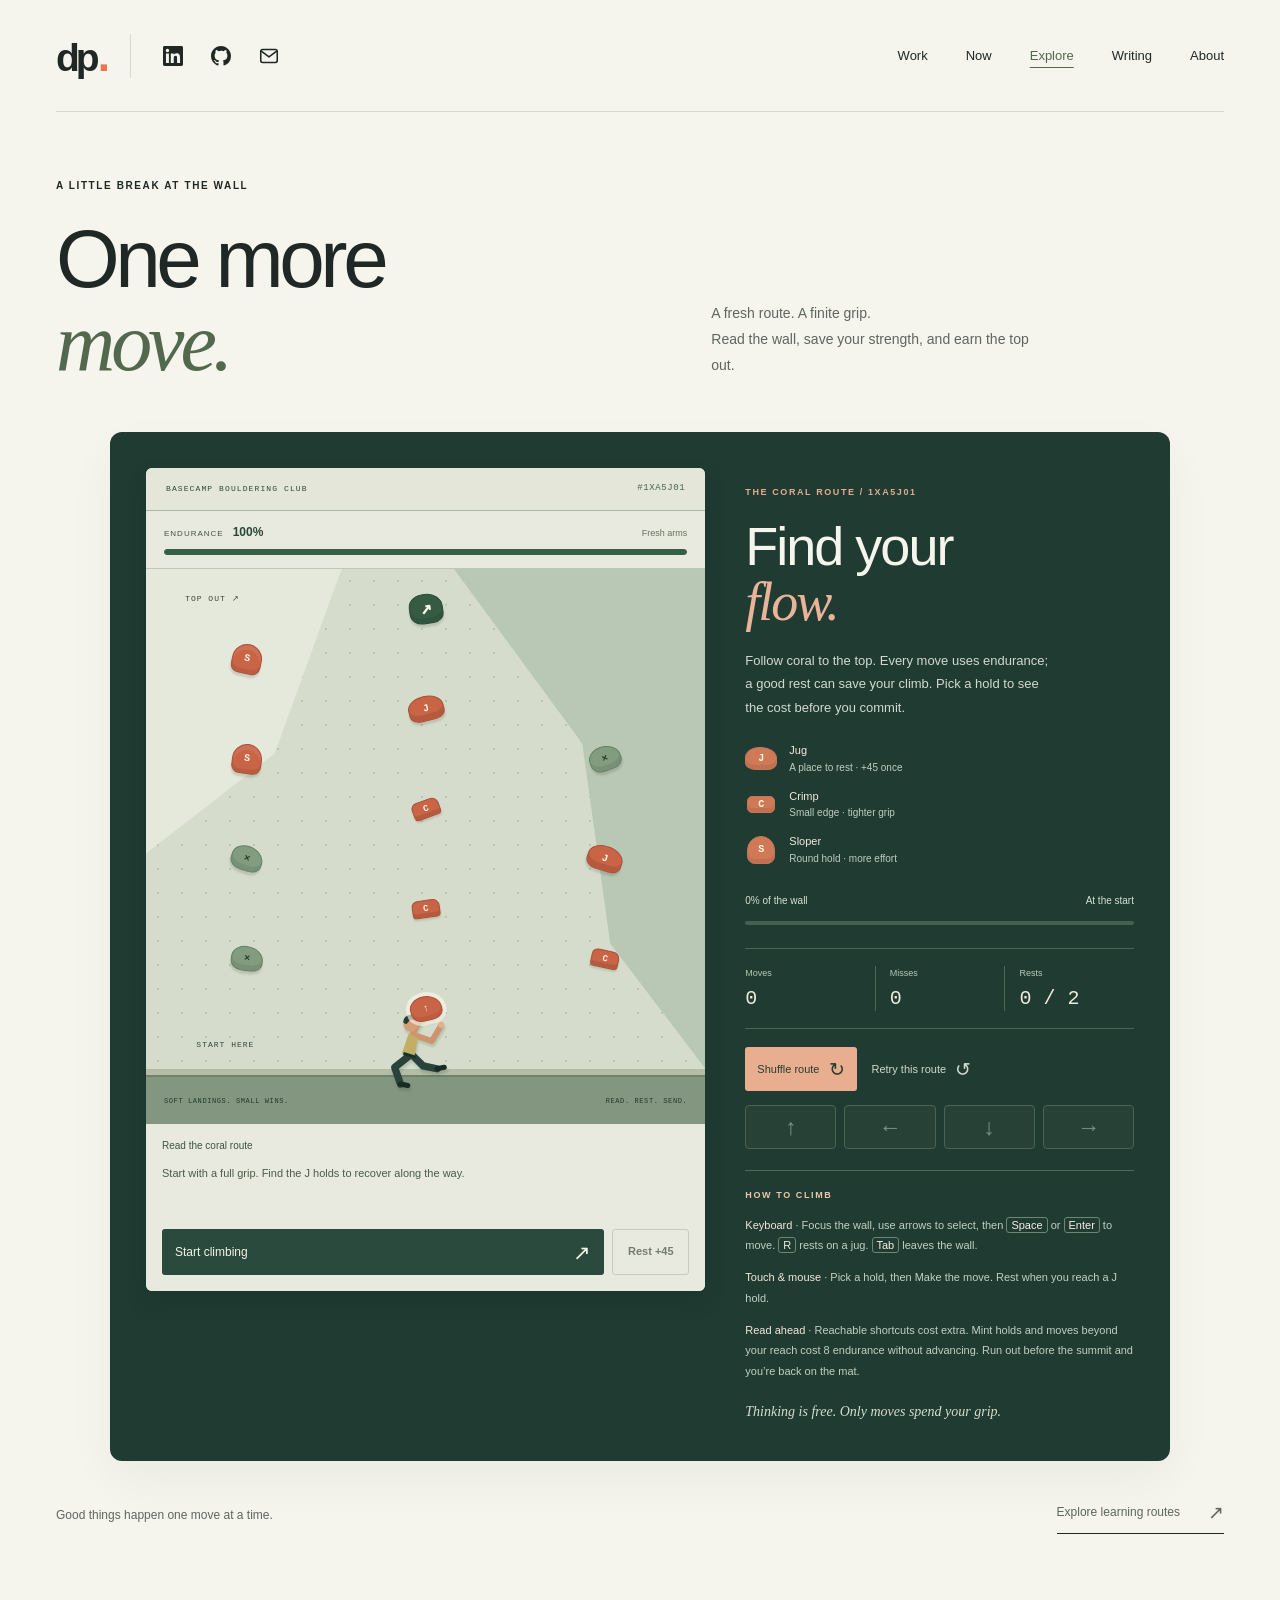
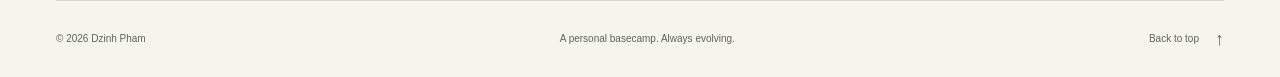
==== commit cc44f19d: "Add randomized climbing routes and endurance strategy" ====
--- a/climb/index.html
+++ b/climb/index.html
@@ -9,10 +9,10 @@
     <link rel="icon" href="../favicon.svg" type="image/svg+xml">
     <link rel="stylesheet" href="../styles.css">
     <link rel="stylesheet" href="../basecamp.css">
-    <link rel="stylesheet" href="climb.css">
+    <link rel="stylesheet" href="climb.css?v=4">
     <script src="../script.js" defer></script>
-    <script src="climb-logic.js" defer></script>
-    <script src="climb.js" defer></script>
+    <script src="climb-logic.js?v=4" defer></script>
+    <script src="climb.js?v=4" defer></script>
   </head>
   <body class="climbing-page">
     <a class="skip-link" href="#main">Skip to content</a>
@@ -45,12 +45,16 @@
           <p class="eyebrow">A little break at the wall</p>
           <h1 id="climbing-heading">One more <em>move.</em></h1>
         </div>
-        <p>Six moves. A little route reading. A very small summit.<br>Take your time — the next hold will wait.</p>
+        <p>A fresh route. A finite grip.<br>Read the wall, save your strength, and earn the top out.</p>
       </section>
 
       <section class="climb-game" aria-labelledby="game-heading">
         <div class="climb-wall-panel">
-          <div class="climb-wall-topline"><span>BASECAMP BOULDERING CLUB</span><span aria-hidden="true">↗</span></div>
+          <div class="climb-wall-topline"><span>BASECAMP BOULDERING CLUB</span><span id="climb-route-code">↗</span></div>
+          <div class="climb-endurance" id="climb-endurance" hidden>
+            <div class="climb-endurance-label"><span>Endurance</span><strong id="climb-endurance-value">100%</strong><span id="climb-endurance-note">Fresh arms</span></div>
+            <div class="climb-endurance-track" id="climb-endurance-meter" role="meter" aria-label="Endurance" aria-valuemin="0" aria-valuemax="100" aria-valuenow="100"><span id="climb-endurance-fill"></span></div>
+          </div>
           <div class="climb-stage" id="climb-stage" tabindex="0" role="group" aria-label="Climbing wall" aria-describedby="climb-instructions" hidden>
             <div class="wall-facet wall-facet-one" aria-hidden="true"></div>
             <div class="wall-facet wall-facet-two" aria-hidden="true"></div>
@@ -71,47 +75,56 @@
               </svg>
             </div>
             <div class="climb-celebration" id="climb-celebration" aria-hidden="true"><span>✦</span><span>✧</span><span>✦</span><span>✧</span><span>✦</span></div>
+            <div class="climb-result" id="climb-result" hidden><p class="eyebrow" id="climb-result-kicker"></p><h3 id="climb-result-title"></h3><p id="climb-result-summary"></p></div>
           </div>
           <div class="climb-nojs" id="climb-nojs">
             <span aria-hidden="true">↗</span>
             <p>This little climbing wall needs JavaScript to play.</p>
             <p>In the meantime, <a href="../learning/">explore the learning routes</a> or <a href="../writing/">read a field note</a>.</p>
           </div>
-          <div class="climb-mat" aria-hidden="true"><span>SOFT LANDINGS. SMALL WINS.</span><span>ROUTE / 01</span></div>
+          <div class="climb-mat" aria-hidden="true"><span>SOFT LANDINGS. SMALL WINS.</span><span>READ. REST. SEND.</span></div>
           <div class="climb-board-toolbar" id="climb-board-toolbar" hidden>
-            <p id="climb-board-selection">Coral route · six moves</p>
-            <button type="button" class="climb-board-action" id="climb-board-action">Start the route <span aria-hidden="true">↗</span></button>
+            <div class="climb-board-readout"><p id="climb-board-selection">Read the coral route</p><strong id="climb-move-cost"></strong></div>
+            <p class="climb-status" id="climb-status" role="status" aria-live="polite" aria-atomic="true">Start with a full grip. Find the J holds to recover along the way.</p>
+            <div class="climb-board-buttons">
+              <button type="button" class="climb-board-action" id="climb-board-action">Start climbing <span aria-hidden="true">↗</span></button>
+              <button type="button" class="climb-rest" id="climb-rest" disabled>Rest +45</button>
+            </div>
           </div>
         </div>
 
         <div class="climb-console">
-          <p class="eyebrow climb-route-number">The coral route / 01</p>
+          <p class="eyebrow climb-route-number" id="climb-route-name">A new problem, every time</p>
           <h2 id="game-heading">Find your <em>flow.</em></h2>
-          <p class="climb-description">Follow the coral holds to the top. Pick a hold, then make your move. The mint holds belong to another route.</p>
+          <p class="climb-description">Follow coral to the top. Every move uses endurance; a good rest can save your climb. Pick a hold to see the cost before you commit.</p>
+          <ul class="climb-legend" aria-label="Hold types">
+            <li><span class="climb-legend-mark is-jug" aria-hidden="true">J</span><span><strong>Jug</strong> A place to rest · +45 once</span></li>
+            <li><span class="climb-legend-mark is-crimp" aria-hidden="true">C</span><span><strong>Crimp</strong> Small edge · tighter grip</span></li>
+            <li><span class="climb-legend-mark is-sloper" aria-hidden="true">S</span><span><strong>Sloper</strong> Round hold · more effort</span></li>
+          </ul>
           <div class="climb-progress" aria-label="Route progress">
-            <p><span id="climb-progress-label">0 of 6 moves</span><span id="climb-phase">At the start</span></p>
+            <p><span id="climb-progress-label">0% of the wall</span><span id="climb-phase">At the start</span></p>
             <div class="climb-progress-track" aria-hidden="true"><span id="climb-progress-fill"></span></div>
           </div>
-          <p class="climb-status" id="climb-status" role="status" aria-live="polite" aria-atomic="true">Ready when you are. Start the climb to choose your first hold.</p>
+          <dl class="climb-session-stats"><div><dt>Moves</dt><dd id="climb-stat-moves">0</dd></div><div><dt>Misses</dt><dd id="climb-stat-mistakes">0</dd></div><div><dt>Rests</dt><dd id="climb-stat-rests">0 / 2</dd></div></dl>
           <div class="climb-controls" id="climb-controls" hidden>
-            <button class="climb-start" id="climb-start" type="button">Start climbing <span aria-hidden="true">↗</span></button>
-            <div class="climb-play-controls" id="climb-play-controls" hidden>
-              <div class="climb-selection"><span>Next hold</span><strong id="climb-selection-label">Choose a hold on the wall</strong></div>
-              <div class="climb-pad" role="group" aria-label="Choose a hold in a direction">
-                <button type="button" data-direction="up" aria-label="Select hold above">↑</button>
-                <button type="button" data-direction="left" aria-label="Select hold to the left">←</button>
-                <button type="button" data-direction="down" aria-label="Select hold below">↓</button>
-                <button type="button" data-direction="right" aria-label="Select hold to the right">→</button>
-              </div>
-              <button class="climb-move" id="climb-move" type="button" disabled>Make the move <span aria-hidden="true">↗</span></button>
-              <button class="climb-reset" id="climb-reset" type="button">Start over <span aria-hidden="true">↺</span></button>
+            <div class="climb-route-actions">
+              <button class="climb-shuffle" id="climb-shuffle" type="button">Shuffle route <span aria-hidden="true">↻</span></button>
+              <button class="climb-reset" id="climb-reset" type="button">Retry this route <span aria-hidden="true">↺</span></button>
+            </div>
+            <div class="climb-pad" role="group" aria-label="Choose a hold in a direction">
+              <button type="button" data-direction="up" aria-label="Select hold above" disabled>↑</button>
+              <button type="button" data-direction="left" aria-label="Select hold to the left" disabled>←</button>
+              <button type="button" data-direction="down" aria-label="Select hold below" disabled>↓</button>
+              <button type="button" data-direction="right" aria-label="Select hold to the right" disabled>→</button>
             </div>
           </div>
           <div class="climb-instructions" id="climb-instructions">
             <p class="eyebrow">How to climb</p>
-            <p><strong>Keyboard</strong> · After starting, focus the wall. Use arrow keys to choose a hold in that direction, then <kbd>Space</kbd> or <kbd>Enter</kbd> to move. <kbd>Tab</kbd> leaves the wall.</p>
-            <p><strong>Touch & mouse</strong> · Pick a hold on the wall or use the arrows, then press Make the move.</p>
-            <p class="climb-tip">Go one hold at a time. No clock, no score, no rush.</p>
+            <p><strong>Keyboard</strong> · Focus the wall, use arrows to select, then <kbd>Space</kbd> or <kbd>Enter</kbd> to move. <kbd>R</kbd> rests on a jug. <kbd>Tab</kbd> leaves the wall.</p>
+            <p><strong>Touch & mouse</strong> · Pick a hold, then Make the move. Rest when you reach a J hold.</p>
+            <p><strong>Read ahead</strong> · Reachable shortcuts cost extra. Mint holds and moves beyond your reach cost 8 endurance without advancing. Run out before the summit and you’re back on the mat.</p>
+            <p class="climb-tip">Thinking is free. Only moves spend your grip.</p>
           </div>
         </div>
       </section>
--- a/styles.css
+++ b/styles.css
@@ -57,6 +57,23 @@
 .visual-title>span:not(.visual-arrow){font-family:var(--serif);font-style:italic;font-weight:400}
 .visual-arrow{position:absolute;right:0;bottom:0;width:36px;height:36px;border:1px solid currentColor;border-radius:50%;display:grid;place-items:center;font-size:22px;font-weight:400;letter-spacing:0;transition:background .2s}
 .project-visual:hover .visual-arrow{background:#ffffff3d}
+.project-research{grid-column:1/-1;display:grid;grid-template-columns:1.05fr 1fr;gap:52px;align-items:center;padding-bottom:36px;border-bottom:1px solid var(--line);margin-bottom:12px}
+.project-research .project-visual{height:376px}
+.visual-market-research{background:#d7e2d1;color:#284d3c}
+.market-research-art{position:absolute;top:91px;left:33px;right:33px;height:91px;display:flex;align-items:end;border-bottom:1px solid #8ca480}
+.market-observed-bars{display:flex;gap:5px;align-items:end;width:29%;height:75px;padding-right:17px;border-right:1px solid #8ca480}
+.market-observed-bars i{background:#365e43;flex:1;height:25%}.market-observed-bars i:nth-child(3n){height:54%}.market-observed-bars i:nth-child(4n){height:82%}.market-observed-bars i:nth-child(5n){height:40%}.market-observed-bars i:nth-child(7n){height:66%}
+.market-forecast-line{height:91px;width:71%;position:relative;padding-left:18px}
+.market-forecast-line svg{width:calc(100% - 17px);height:100%;overflow:visible}.market-forecast-line path{stroke:#365e43;stroke-width:1.7;stroke-dasharray:4 5;fill:none;vector-effect:non-scaling-stroke}.market-forecast-line>span{position:absolute;top:-16px;right:0;font-size:31px}
+.market-time-labels{position:absolute;top:196px;left:33px;right:33px;display:flex;justify-content:space-between;font-family:monospace;font-size:8px;letter-spacing:.6px}
+.project-research .visual-title{font-size:46px;bottom:28px;left:32px;right:32px}
+.research-project-copy .project-meta{margin-top:0;font-size:8px;gap:14px}
+.project-research .research-project-copy h3{font-size:43px;line-height:1.08;letter-spacing:-1.7px;margin-top:20px}.project-research .research-project-copy h3 em{color:#365e43}
+.research-project-copy>p{font-size:13px;line-height:1.8;color:var(--muted);margin-top:19px;max-width:440px}
+.research-project-copy .tags{margin-top:21px}.research-project-link{margin-top:27px!important;font-size:11px}
+@media(max-width:1100px){.project-research{gap:34px}.project-research .project-visual{height:360px}.project-research .research-project-copy h3{font-size:36px}.research-project-copy .project-meta{font-size:7px;letter-spacing:.4px}.research-project-copy>p{font-size:12px}.research-project-link{margin-top:22px!important}}
+@media(max-width:800px){.project-research{gap:27px;grid-template-columns:1fr 1fr}.project-research .project-visual{height:365px}.project-research .research-project-copy h3{font-size:31px}.research-project-copy .project-meta{display:block;line-height:1.8}.research-project-copy .project-meta>span:last-child{display:block}.research-project-copy>p{font-size:11px;margin-top:15px}.research-project-copy .tags{gap:5px;margin-top:17px}.research-project-copy .tags li{font-size:8px;padding:3px 6px}.research-project-link{font-size:10px;gap:12px}.project-research .visual-title{font-size:39px;left:24px;right:24px}.market-research-art{left:23px;right:23px;top:100px;height:80px}.market-forecast-line{height:80px;padding-left:12px}.market-observed-bars{gap:3px;padding-right:10px}.market-time-labels{left:23px;right:23px;font-size:6px;letter-spacing:.3px}}
+@media(max-width:600px){.project-research{display:block;grid-column:1/-1;padding-bottom:31px;margin-bottom:0}.project-research .project-visual{height:335px}.research-project-copy .project-meta{display:flex;margin-top:20px;font-size:7px;line-height:1.5}.research-project-copy .project-meta>span:last-child{display:block;text-align:right}.project-research .research-project-copy h3{font-size:35px;margin-top:15px;letter-spacing:-1px}.research-project-copy>p{font-size:13px;margin-top:15px;line-height:1.75;max-width:none}.research-project-copy .tags{margin-top:17px}.research-project-copy .tags li{font-size:9px;padding:3px 8px}.research-project-link{font-size:11px;margin-top:23px!important;gap:27px}.project-research .visual-title{font-size:43px}.market-research-art{top:80px;height:80px;left:25px;right:25px}.market-time-labels{top:175px;font-size:7px;left:25px;right:25px}}
 .visual-lifted{background:#d5dfb7;color:#35462d}
 .lifted-art{position:absolute;width:156px;height:156px;left:50%;top:54px;transform:translateX(-50%) rotate(-12deg);transition:transform .6s}
 .project-visual:hover .lifted-art{transform:translateX(-50%) rotate(8deg)}
@@ -160,3 +177,6 @@
 .header-contact-links svg{display:block;flex-shrink:0}
 @media(max-width:800px){.site-header{gap:16px}.site-nav{gap:18px}.header-contact-links{padding-left:12px;gap:0}}
 @media(max-width:600px){.site-header{gap:0 8px}.header-contact-links{padding-left:8px;margin-left:auto}.js .menu-toggle{margin-left:0;min-height:44px;padding-left:8px;gap:8px}.site-nav{flex-basis:100%;margin-left:0;gap:12px}}
+
+/* Match the existing forest-colored Selected work section. */
+.work .project-research{border-bottom-color:#57705d}.work .project-research .research-project-copy h3 em{color:#ceddb4}.work .project-research .research-project-copy>p{color:#ced7ce}
--- a/climb/climb.css
+++ b/climb/climb.css
@@ -5,12 +5,26 @@
 .climbing-intro h1{font-size:clamp(58px,6.4vw,86px);letter-spacing:-4.5px;line-height:1.02;margin-top:24px}
 .climbing-intro h1 em{display:block;letter-spacing:-4px}
 .climbing-intro>p{font-size:14px;color:var(--muted);max-width:330px;margin-bottom:5px;line-height:1.85}
-.climb-game{display:grid;grid-template-columns:minmax(0,1.18fr) minmax(270px,.82fr);align-items:start;gap:48px;padding:36px;background:#203b32;color:#f5f4ed;border-radius:12px;box-shadow:0 20px 50px #21392b0b}
-.climb-wall-panel{min-width:0;background:#d7dccb;border-radius:6px;overflow:hidden;box-shadow:0 10px 20px #0c241c2b;color:#33463b}
-.climb-wall-topline{display:flex;justify-content:space-between;align-items:center;padding:14px 20px;font-family:monospace;font-size:8px;letter-spacing:1.1px;border-bottom:1px solid #adb8a5;background:#e3e6d9}
-.climb-wall-topline span:last-child{font-size:20px;line-height:1}
-.climb-stage{position:relative;aspect-ratio:4/5;isolation:isolate;background-color:#d5dccb;background-image:radial-gradient(#9cae9680 .9px,transparent 1px);background-size:24px 24px;outline:0;touch-action:manipulation}
+.climb-game{display:grid;grid-template-columns:minmax(0,1.18fr) minmax(260px,.82fr);align-items:start;gap:40px;padding:32px;max-width:1060px;margin-inline:auto;background:#203b32;color:#f5f4ed;border-radius:12px;box-shadow:0 20px 50px #21392b0b}
+.climb-wall-panel{scroll-margin-top:20px;min-width:0;background:#d7dccb;border-radius:6px;overflow:hidden;box-shadow:0 10px 20px #0c241c2b;color:#33463b}
+.climb-wall-topline{display:flex;justify-content:space-between;align-items:center;gap:12px;padding:14px 20px;font-family:monospace;font-size:8px;letter-spacing:1.1px;border-bottom:1px solid #adb8a5;background:#e3e6d9}
+#climb-route-code{flex-shrink:0;font-size:9px;line-height:1.5;letter-spacing:.6px;color:#49634e}
+.climb-endurance{padding:12px 18px 13px;background:#e8eadf;border-bottom:1px solid #bdc8b5}
+.climb-endurance-label{display:flex;align-items:baseline;gap:9px;font-size:10px;line-height:1.5;color:#405640}
+.climb-endurance-label>span:first-child{text-transform:uppercase;font-size:8px;letter-spacing:1px}
+.climb-endurance-label strong{font-size:12px;font-weight:600;font-variant-numeric:tabular-nums;color:#264838}
+#climb-endurance-note{margin-left:auto;text-align:right;font-size:9px;color:#61745a}
+.climb-endurance-track{height:6px;overflow:hidden;background:#cbd5c0;border-radius:6px;margin-top:8px}
+.climb-endurance-track>span{display:block;width:100%;height:100%;border-radius:inherit;background:#365d45;transition:width .35s ease,background-color .2s ease}
+.climb-endurance.is-low .climb-endurance-track>span{background:#a77427}
+.climb-endurance.is-low .climb-endurance-label strong,.climb-endurance.is-low #climb-endurance-note{color:#80541b}
+.climb-endurance.is-empty .climb-endurance-track{background:#e2c4b6}
+.climb-endurance.is-empty .climb-endurance-track>span{background:#bd6447}
+.climb-endurance.is-empty .climb-endurance-label strong,.climb-endurance.is-empty #climb-endurance-note{color:#99492f}
+.climb-stage{position:relative;z-index:1;height:clamp(350px,calc(100svh - 400px),500px);isolation:isolate;background-color:#d5dccb;background-image:radial-gradient(#9cae9680 .9px,transparent 1px);background-size:24px 24px;outline:0;touch-action:manipulation}
 .climb-stage:focus-visible{box-shadow:inset 0 0 0 4px #395c4b}
+.climb-stage.is-fallen{box-shadow:inset 0 0 0 2px #ba71574d}
+.climb-stage.is-fallen:focus-visible{box-shadow:inset 0 0 0 4px #99492f}
 .wall-facet{position:absolute;inset:0;pointer-events:none;z-index:-1}
 .wall-facet-one{background:#b8c8b4;clip-path:polygon(55% 0,100% 0,100% 100%,83% 75%,78% 35%)}
 .wall-facet-two{background:#e5e9dc;clip-path:polygon(0 0,35% 0,23% 37%,0 57%)}
@@ -22,55 +36,80 @@
 .game-hold{position:absolute;top:var(--hold-y);left:var(--hold-x);transform:translate(-50%,-50%);width:48px;height:48px;padding:4px;border:0;background:none;display:grid;place-items:center;z-index:4;cursor:pointer;border-radius:50%;transition:background .18s}
 .game-hold:disabled{cursor:default;opacity:1}
 .game-hold:focus-visible{outline:2px solid #203b32;outline-offset:2px}
-.game-hold-shape{display:grid;place-items:center;width:32px;height:25px;border-radius:45% 55% 35% 38%;transform:rotate(var(--hold-angle));box-shadow:inset 0 -5px 0 #00000014,0 3px 2px #33412b2b;font-size:10px;line-height:1;font-weight:700;transition:transform .18s,box-shadow .18s}
+.game-hold-shape{display:grid;place-items:center;width:32px;height:25px;border-radius:45% 55% 35% 38%;transform:rotate(var(--hold-angle,0deg));box-shadow:inset 0 -5px 0 #00000014,0 3px 2px #33412b2b;font-family:monospace;font-size:10px;line-height:1;font-weight:700;transition:transform .18s,box-shadow .18s}
 .game-hold-coral .game-hold-shape{background:#c96446;color:#fff7ea;border:1px solid #ab5037}
-.game-hold-mint .game-hold-shape{background:#7b977c;border:1px solid #657f66;color:#253e2d;border-radius:55% 30% 46% 35%;width:28px;height:23px}
-.game-hold:not(:disabled):hover .game-hold-shape{transform:rotate(var(--hold-angle)) scale(1.12)}
+.game-hold-mint .game-hold-shape{background:#829c7f;border:1px solid #657f66;color:#213b2b}
+.game-hold-jug .game-hold-shape{width:36px;height:25px;border-radius:46% 50% 30% 32%;box-shadow:inset 0 -6px 0 #00000019,0 3px 2px #33412b2b}
+.game-hold-crimp .game-hold-shape{width:28px;height:18px;border-radius:6px 7px 4px 4px;box-shadow:inset 0 -4px 0 #00000019,0 2px 2px #33412b2b;font-size:9px}
+.game-hold-sloper .game-hold-shape{width:30px;height:30px;border-radius:62% 62% 35% 35%;box-shadow:inset 0 5px 0 #ffffff14,inset 0 -4px 0 #00000014,0 3px 2px #33412b2b}
+.game-hold-finish .game-hold-shape{width:34px;height:30px;border-radius:42% 48% 33% 38%;background:#355b43;border-color:#294a35;color:#fff6e7;font-size:19px}
+.game-hold:not(:disabled):hover .game-hold-shape{transform:rotate(var(--hold-angle,0deg)) scale(1.12)}
+.game-hold.is-reachable:not(.is-selected):not(.is-current)::after{content:"";position:absolute;inset:3px;border:1px solid #42674359;border-radius:50%;pointer-events:none}
 .game-hold.is-selected{background:#fff7eeb3;outline:2px dashed #233f31;outline-offset:0}
 .game-hold.is-current .game-hold-shape{box-shadow:inset 0 -4px 0 #00000012,0 0 0 4px #fff8ed9e,0 3px 3px #33412b2b}
 .game-hold.is-visited:not(.is-current) .game-hold-shape{background:#a64d35}
-.mini-climber{position:absolute;width:76px;left:32%;top:83%;transform:translate(-50%,-6.06%);z-index:3;pointer-events:none;transition:left .48s cubic-bezier(.2,.8,.25,1),top .48s cubic-bezier(.2,.8,.25,1)}
+.game-hold.is-rested .game-hold-shape{border-style:dashed;border-color:#ffecd2}
+.game-hold.is-rested::before{content:"✓";position:absolute;right:1px;bottom:0;z-index:1;display:grid;place-items:center;width:13px;height:13px;border-radius:50%;background:#f1eee1;color:#30573b;font-size:9px;line-height:1;font-weight:700;pointer-events:none}
+.mini-climber{position:absolute;width:70px;left:32%;top:83%;transform:translate(-50%,-6.06%);z-index:3;pointer-events:none;transition:left .48s cubic-bezier(.2,.8,.25,1),top .48s cubic-bezier(.2,.8,.25,1)}
 .mini-climber svg{display:block;width:100%;height:auto;overflow:visible;filter:drop-shadow(1px 3px 1px #23422a2e)}
 .climb-mat{position:relative;padding:21px 18px 17px;background:#83967f;border-top:6px solid #b2bca6;display:flex;justify-content:space-between;gap:15px;font-family:monospace;font-size:7px;letter-spacing:.6px;color:#213a2a;box-shadow:inset 0 2px 0 #6e8268}
-.climb-board-toolbar{padding:13px 16px 16px;background:#e8eadf}
-.climb-board-toolbar p{font-size:10px;margin-bottom:9px;color:#40523f}
-.climb-board-action{display:flex;align-items:center;justify-content:space-between;gap:12px;min-height:46px;width:100%;padding:10px 15px;border:0;border-radius:3px;background:#294a3c;color:#f6f3e8;font-size:12px}
+.climb-board-toolbar{padding:14px 16px 16px;background:#e8eadf}
+.climb-board-readout{display:flex;align-items:baseline;justify-content:space-between;gap:12px;min-height:18px}
+.climb-board-readout p{min-width:0;font-size:10px;line-height:1.6;color:#40523f}
+.climb-board-readout strong{flex-shrink:0;font-family:monospace;font-size:11px;line-height:1.5;font-weight:600;color:#294a3c}
+.climb-board-toolbar .climb-status{min-height:54px;margin:8px 0 11px;padding:0;color:#4a5d45;font-size:11px;line-height:18px;overflow-wrap:break-word}
+.climb-board-buttons{display:grid;grid-template-columns:minmax(0,1fr) auto;gap:8px}
+.climb-board-action{display:flex;align-items:center;justify-content:space-between;gap:10px;min-width:0;min-height:46px;width:100%;padding:10px 13px;border:0;border-radius:3px;background:#294a3c;color:#f6f3e8;font-size:12px;line-height:1.4}
 .climb-board-action span{font-size:21px;line-height:1}
 .climb-board-action:disabled{background:#c4cebb;color:#41553c;cursor:not-allowed}
 .climb-board-action:not(:disabled):hover{background:#3d604b}
-.climb-game .climb-board-action:focus-visible{outline-color:#203b32}
+.climb-rest{min-height:46px;min-width:77px;padding:10px 12px;border:1px solid #819776;border-radius:3px;background:#d1ddc3;color:#2e4d34;font-size:11px;font-weight:600;line-height:1.4;white-space:nowrap;transition:background .18s}
+.climb-rest:not(:disabled):hover{background:#bdcfa9}
+.climb-rest:disabled{background:transparent;color:#72806b;border-color:#c4cdbb;cursor:not-allowed}
+.climb-game .climb-board-action:focus-visible,.climb-game .climb-rest:focus-visible{outline-color:#203b32;outline-offset:3px}
 .climb-console{padding-top:13px;min-width:0}
 .climb-route-number{color:#e3ab8f;font-size:9px}
-.climb-console h2{font-size:49px;letter-spacing:-2px;line-height:1.05;margin-top:22px}
+.climb-console h2{font-size:46px;letter-spacing:-2px;line-height:1.05;margin-top:18px}
 .climb-console h2 em{display:block;color:#eab49a}
-.climb-description{font-size:13px;line-height:1.8;color:#d2dacf;margin-top:22px;max-width:290px}
-.climb-progress{margin-top:29px}
+.climb-description{font-size:13px;line-height:1.8;color:#d2dacf;margin-top:18px;max-width:310px}
+.climb-legend{display:grid;gap:12px;margin:23px 0 0;padding:0;list-style:none}
+.climb-legend li{display:flex;align-items:center;gap:12px;font-size:10px;line-height:1.6;color:#bdcebf}
+.climb-legend li>span:last-child{min-width:0}
+.climb-legend strong{display:block;font-size:11px;font-weight:500;color:#f3eadc}
+.climb-legend-mark{display:grid;place-items:center;flex-shrink:0;width:32px;height:23px;border:1px solid #bf7759;background:#cf7957;color:#fff7e9;font-family:monospace;font-size:10px;font-weight:600;box-shadow:inset 0 -4px 0 #713d3426}
+.climb-legend-mark.is-jug{border-radius:46% 50% 30% 32%}
+.climb-legend-mark.is-crimp{height:17px;border-radius:5px;width:28px;margin-inline:2px}
+.climb-legend-mark.is-sloper{width:28px;height:28px;border-radius:62% 62% 35% 35%;margin-inline:2px}
+.climb-progress{margin-top:26px}
 .climb-progress>p{display:flex;justify-content:space-between;gap:8px;font-size:10px;color:#d7e1d1}
 .climb-progress-track{height:4px;border-radius:5px;margin-top:12px;background:#456052;overflow:hidden}
 .climb-progress-track span{display:block;height:100%;background:#ecaa87;width:0;transition:width .35s}
-.climb-status{min-height:75px;font-size:13px;line-height:1.65;color:#f3e4d6;padding:20px 0 14px}
-.climb-start,.climb-move{width:100%;min-height:50px;background:#efb292;color:#25372c;border:0;border-radius:4px;display:flex;justify-content:space-between;align-items:center;padding:12px 18px;font-size:12px;font-weight:600;transition:background .18s}
-.climb-start span,.climb-move span{font-size:23px;line-height:1;font-weight:400}
-.climb-start:hover,.climb-move:not(:disabled):hover{background:#f7c4a9}
-.climb-move:disabled{background:#536d5e;color:#d1ddce;cursor:not-allowed}
+.climb-session-stats{display:grid;grid-template-columns:repeat(3,minmax(0,1fr));margin:23px 0 0;padding:17px 0;border-block:1px solid #4b6555}
+.climb-session-stats>div{padding-inline:14px;border-left:1px solid #4b6555}
+.climb-session-stats>div:first-child{padding-left:0;border-left:0}
+.climb-session-stats>div:last-child{padding-right:0}
+.climb-session-stats dt{font-size:9px;color:#b7cbb8}
+.climb-session-stats dd{font-family:monospace;font-size:20px;line-height:1.25;font-variant-numeric:tabular-nums;color:#f1e9da;margin:5px 0 0;white-space:nowrap}
 .climb-game button:focus-visible{outline:2px solid #f7d3b9;outline-offset:4px}
 .climb-game .game-hold:focus-visible{outline-color:#203b32;outline-offset:2px}
-.climb-selection{display:flex;justify-content:space-between;gap:10px;font-size:10px;border-top:1px solid #567063;padding-top:13px;color:#b6cbbd}
-.climb-selection strong{font-weight:500;color:#f6ecdf;text-align:right}
 .climb-pad{display:grid;grid-template-columns:repeat(4,1fr);gap:8px;margin:14px 0}
 .climb-pad button{min-width:44px;min-height:44px;border:1px solid #5b7867;background:#2b483b;border-radius:4px;color:#f5f4ed;font-size:23px;line-height:1;transition:background .18s}
-.climb-pad button:hover{background:#3e5f4d}
-.climb-reset{display:flex;align-items:center;gap:15px;min-height:44px;margin:6px auto 0;background:none;border:0;color:#cfdbca;font-size:11px}
-.climb-reset span{font-size:17px}
-.climb-reset:hover{color:#fff7ef}
-.climb-instructions{border-top:1px solid #506959;margin-top:24px;padding-top:20px;color:#c0d0c1;font-size:11px;line-height:1.85}
+.climb-pad button:not(:disabled):hover{background:#3e5f4d}
+.climb-pad button:disabled{color:#799181;background:#284136;border-color:#496354;cursor:not-allowed}
+.climb-route-actions{display:flex;align-items:center;flex-wrap:wrap;gap:4px 15px;margin-top:18px}
+.climb-shuffle,.climb-reset{display:inline-flex;align-items:center;justify-content:center;gap:9px;min-height:44px;margin:0;padding:9px 0;background:none;border:0;color:#cfdbca;font-size:11px;line-height:1.4}
+.climb-shuffle{padding-inline:12px;background:#e9ae8f;color:#263e2e;border-radius:3px;font-weight:500}
+.climb-shuffle span,.climb-reset span{font-size:19px;line-height:1}
+.climb-shuffle:hover{background:#f4c2a6}
+.climb-reset:hover{color:#fff7ef;text-decoration:underline;text-underline-offset:4px}
+.climb-instructions{border-top:1px solid #506959;margin-top:21px;padding-top:18px;color:#c0d0c1;font-size:11px;line-height:1.85}
 .climb-instructions .eyebrow{font-size:8px;color:#edc5aa;margin-bottom:12px}
 .climb-instructions p+p{margin-top:12px}
 .climb-instructions strong{font-weight:500;color:#f2e9db}
 .climb-instructions kbd{font:inherit;color:#f5f0e4;border:1px solid #6d8775;border-radius:3px;padding:1px 4px;white-space:nowrap}
 .climb-instructions .climb-tip{font-family:var(--serif);font-style:italic;font-size:14px;color:#d6ddcb;margin-top:18px}
 .climb-celebration{position:absolute;inset:0;pointer-events:none;overflow:hidden;z-index:5}
-.climb-celebration span{position:absolute;top:7%;left:66%;opacity:0;color:#fffaf0;font-size:30px}
+.climb-celebration span{position:absolute;top:var(--summit-y,7%);left:var(--summit-x,66%);opacity:0;color:#fffaf0;font-size:30px}
 .climb-celebration span:nth-child(1){--burst-x:-80px;--burst-y:-24px}
 .climb-celebration span:nth-child(2){--burst-x:70px;--burst-y:14px;color:#b65739}
 .climb-celebration span:nth-child(3){--burst-x:-90px;--burst-y:65px;font-size:21px}
@@ -78,13 +117,21 @@
 .climb-celebration span:nth-child(5){--burst-x:-30px;--burst-y:5px;font-size:18px}
 .climb-celebration.is-celebrating span{animation:chalk-burst 1.5s ease-out both}
 @keyframes chalk-burst{0%{opacity:0;transform:translate(-50%,-50%) scale(.4)}20%{opacity:1}85%{opacity:1}100%{opacity:0;transform:translate(var(--burst-x),var(--burst-y)) rotate(45deg) scale(.8)}}
+.climb-result{position:absolute;z-index:6;top:50%;left:50%;width:calc(100% - 44px);max-width:300px;transform:translate(-50%,-50%);padding:25px 24px 26px;border:1px solid #b6c4a9;border-radius:7px;background:#f7f4e9f5;box-shadow:0 14px 34px #1d392f26;text-align:center;color:#294532;pointer-events:none}
+.climb-stage:not(.is-complete):not(.is-fallen) .climb-result{display:none}
+.climb-result .eyebrow{font-size:8px;letter-spacing:1.3px;color:#627956}
+.climb-result h3{font-size:32px;line-height:1.1;letter-spacing:-1px;margin-top:12px}
+.climb-result>p:last-child{font-size:11px;line-height:1.8;color:#52644a;margin-top:13px;overflow-wrap:break-word}
+.climb-stage.is-fallen .climb-result{border-color:#ccac98;background:#faf0e6f5}
+.climb-stage.is-fallen .climb-result .eyebrow{color:#a25f41}
+.climb-stage.is-fallen .climb-result h3{color:#814a35}
 .climb-nojs{padding:70px 30px;font-size:14px;line-height:1.8;min-height:390px}
 .climb-nojs>span{font-size:70px;line-height:1;color:#547054;display:block;margin-bottom:24px}
 .climb-nojs p+p{margin-top:18px}
 .climb-nojs a{text-decoration:underline;text-underline-offset:3px}
 .climbing-signoff{display:flex;justify-content:space-between;align-items:center;gap:24px;padding:36px 0 66px;font-size:12px;color:var(--muted)}
-@media(min-width:1200px){.climb-game{padding:42px;gap:54px}.climb-console{padding-top:22px}.climb-console h2{font-size:58px}.climb-description{font-size:14px}.climb-status{font-size:14px}.climb-instructions{font-size:12px}.climb-instructions .eyebrow{font-size:9px}}
-@media(max-width:900px){.climbing-main{padding-top:44px}.climb-game{gap:28px;padding:24px;grid-template-columns:minmax(0,1fr) minmax(245px,.8fr)}.climb-console h2{font-size:43px}.climb-description{font-size:12px}.climb-progress{margin-top:22px}.climb-status{font-size:12px}.climb-instructions{margin-top:20px}.climb-wall-topline{padding:12px;font-size:7px}.climb-mat{padding:18px 12px 14px;font-size:6px}.mini-climber{width:63px}}
-@media(max-width:720px){.climbing-intro{grid-template-columns:1fr;gap:24px;margin-bottom:30px}.climbing-intro h1{font-size:70px;letter-spacing:-3.5px}.climbing-intro h1 em{display:inline;letter-spacing:-3px}.climbing-intro>p{max-width:410px;font-size:13px}.climb-game{grid-template-columns:1fr;gap:28px;padding:24px;max-width:540px;margin-inline:auto}.climb-console{padding:0 4px 4px}.climb-console h2{font-size:43px;margin-top:16px}.climb-console h2 em{display:inline}.climb-description{max-width:none;font-size:13px;margin-top:16px}.climb-status{font-size:13px;min-height:66px}.climb-instructions{font-size:12px}.climb-mat{font-size:7px}.mini-climber{width:70px}.climbing-signoff{padding-bottom:44px}}
-@media(max-width:420px){.climbing-main{padding-top:35px}.climbing-intro h1{font-size:57px;letter-spacing:-3px}.climbing-intro h1 em{display:block}.climb-game{padding:12px;border-radius:8px;gap:24px}.climb-console{padding:0 6px 10px}.climb-console h2{font-size:39px}.climb-wall-topline{font-size:6px;letter-spacing:.8px}.climb-mat{font-size:6px;letter-spacing:.3px}.climb-stage{aspect-ratio:4/5.5}.mini-climber{width:58px}.game-hold{width:44px;height:44px}.game-hold-shape{width:29px;height:23px}.game-hold-mint .game-hold-shape{width:25px;height:21px}.wall-finish-label,.wall-start-label{font-size:7px;letter-spacing:.5px}.climbing-signoff{display:block;font-size:11px}.climbing-signoff .text-link{margin-top:15px}}
-@media(prefers-reduced-motion:reduce){.climb-celebration.is-celebrating span{opacity:1;transform:translate(var(--burst-x),var(--burst-y));animation:none}.mini-climber{transition:none}}
+@media(min-width:1200px){.climb-game{padding:36px;gap:40px}.climb-console{padding-top:18px}.climb-console h2{font-size:54px}.climb-description{font-size:13px}.climb-instructions{font-size:11px}.climb-instructions .eyebrow{font-size:9px}}
+@media(max-width:900px){.climbing-main{padding-top:44px}.climb-game{gap:26px;padding:24px;grid-template-columns:minmax(0,1fr) minmax(245px,.8fr)}.climb-console h2{font-size:43px}.climb-description{font-size:12px}.climb-progress{margin-top:22px}.climb-instructions{margin-top:20px}.climb-wall-topline{padding:12px;font-size:7px}.climb-mat{padding:18px 12px 14px;font-size:6px}.mini-climber{width:63px}.climb-legend{gap:10px}.climb-board-toolbar{padding-inline:12px}.climb-endurance{padding-inline:13px}.climb-result{padding:23px 19px}.climb-result h3{font-size:29px}}
+@media(max-width:720px){.climb-stage{height:auto;aspect-ratio:4/5}.climbing-intro{grid-template-columns:1fr;gap:24px;margin-bottom:30px}.climbing-intro h1{font-size:70px;letter-spacing:-3.5px}.climbing-intro h1 em{display:inline;letter-spacing:-3px}.climbing-intro>p{max-width:410px;font-size:13px}.climb-game{grid-template-columns:1fr;gap:28px;padding:24px;max-width:540px;margin-inline:auto}.climb-console{padding:0 4px 4px}.climb-console h2{font-size:43px;margin-top:16px}.climb-console h2 em{display:inline}.climb-description{max-width:none;font-size:13px;margin-top:16px}.climb-instructions{font-size:12px}.climb-mat{font-size:7px}.mini-climber{width:70px}.climb-legend{gap:11px}.climb-session-stats{margin-top:22px}.climb-route-actions{justify-content:space-between}.climb-result{max-width:300px}.climbing-signoff{padding-bottom:44px}}
+@media(max-width:420px){.climbing-main{padding-top:35px}.climbing-intro h1{font-size:57px;letter-spacing:-3px}.climbing-intro h1 em{display:block}.climb-game{padding:12px;border-radius:8px;gap:24px}.climb-console{padding:0 6px 10px}.climb-console h2{font-size:39px}.climb-wall-topline{font-size:6px;letter-spacing:.65px;gap:8px}#climb-route-code{font-size:8px;letter-spacing:.3px}.climb-mat{font-size:6px;letter-spacing:.3px;gap:8px}.climb-stage{aspect-ratio:4/5.5}.mini-climber{width:58px}.game-hold{width:44px;height:44px}.game-hold-jug .game-hold-shape{width:33px;height:24px}.game-hold-crimp .game-hold-shape{width:25px;height:17px}.game-hold-sloper .game-hold-shape{width:28px;height:28px}.game-hold-finish .game-hold-shape{width:32px;height:28px}.wall-finish-label,.wall-start-label{font-size:7px;letter-spacing:.5px}.climb-endurance-label{gap:7px}.climb-endurance-label>span:first-child{font-size:7px;letter-spacing:.8px}#climb-endurance-note{font-size:8px}.climb-board-action{font-size:11px;padding-inline:10px;gap:7px}.climb-rest{min-width:72px;padding-inline:10px;font-size:10px}.climb-board-readout{gap:8px}.climb-board-readout strong{font-size:10px}.climb-result{width:calc(100% - 32px);padding:22px 17px}.climb-result h3{font-size:27px}.climb-session-stats>div{padding-inline:11px}.climb-session-stats dd{font-size:18px}.climb-shuffle,.climb-reset{font-size:10px;gap:7px}.climb-route-actions{gap:4px 8px}.climbing-signoff{display:block;font-size:11px}.climbing-signoff .text-link{margin-top:15px}}
+@media(prefers-reduced-motion:reduce){.climbing-page .climb-game *,.climbing-page .climb-game *::before,.climbing-page .climb-game *::after{transition:none!important;animation:none!important}.climb-celebration.is-celebrating span{opacity:1;transform:translate(var(--burst-x),var(--burst-y))}.game-hold:not(:disabled):hover .game-hold-shape{transform:rotate(var(--hold-angle,0deg))}}
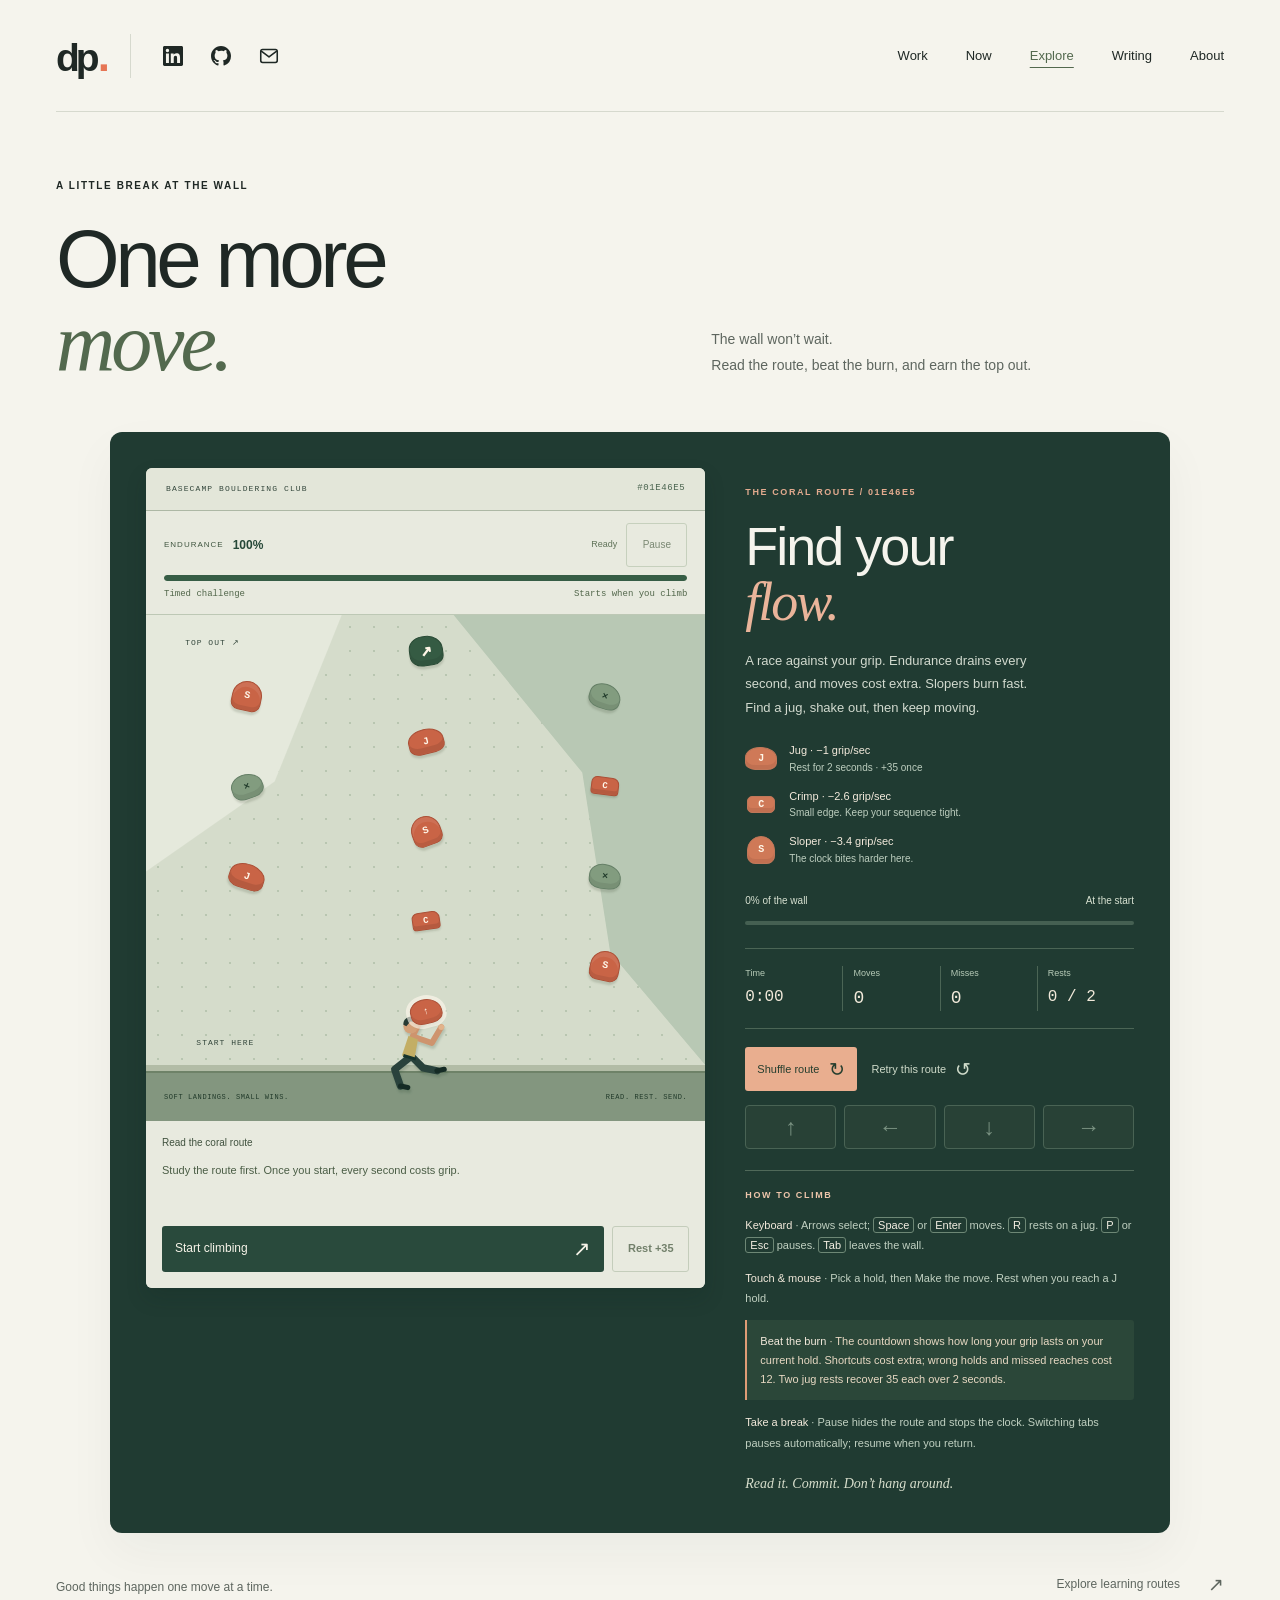
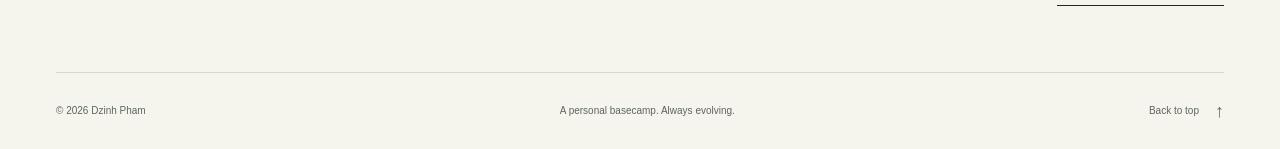
==== commit 6a650522: "Add timed endurance and harder climbing decisions" ====
--- a/climb/index.html
+++ b/climb/index.html
@@ -9,10 +9,10 @@
     <link rel="icon" href="../favicon.svg" type="image/svg+xml">
     <link rel="stylesheet" href="../styles.css">
     <link rel="stylesheet" href="../basecamp.css">
-    <link rel="stylesheet" href="climb.css?v=4">
+    <link rel="stylesheet" href="climb.css?v=6">
     <script src="../script.js" defer></script>
-    <script src="climb-logic.js?v=4" defer></script>
-    <script src="climb.js?v=4" defer></script>
+    <script src="climb-logic.js?v=6" defer></script>
+    <script src="climb.js?v=6" defer></script>
   </head>
   <body class="climbing-page">
     <a class="skip-link" href="#main">Skip to content</a>
@@ -45,17 +45,18 @@
           <p class="eyebrow">A little break at the wall</p>
           <h1 id="climbing-heading">One more <em>move.</em></h1>
         </div>
-        <p>A fresh route. A finite grip.<br>Read the wall, save your strength, and earn the top out.</p>
+        <p>The wall won’t wait.<br>Read the route, beat the burn, and earn the top out.</p>
       </section>
 
       <section class="climb-game" aria-labelledby="game-heading">
         <div class="climb-wall-panel">
           <div class="climb-wall-topline"><span>BASECAMP BOULDERING CLUB</span><span id="climb-route-code">↗</span></div>
           <div class="climb-endurance" id="climb-endurance" hidden>
-            <div class="climb-endurance-label"><span>Endurance</span><strong id="climb-endurance-value">100%</strong><span id="climb-endurance-note">Fresh arms</span></div>
+            <div class="climb-endurance-label"><span>Endurance</span><strong id="climb-endurance-value">100%</strong><span id="climb-endurance-note">Ready</span><button class="climb-pause" id="climb-pause" type="button" disabled>Pause</button></div>
             <div class="climb-endurance-track" id="climb-endurance-meter" role="meter" aria-label="Endurance" aria-valuemin="0" aria-valuemax="100" aria-valuenow="100"><span id="climb-endurance-fill"></span></div>
+            <div class="climb-timing"><span id="climb-drain-rate">Timed challenge</span><span id="climb-seconds-left" role="timer" aria-live="off">Clock starts when you climb</span></div>
           </div>
-          <div class="climb-stage" id="climb-stage" tabindex="0" role="group" aria-label="Climbing wall" aria-describedby="climb-instructions" hidden>
+          <div class="climb-stage" id="climb-stage" tabindex="0" role="group" aria-label="Climbing wall" aria-describedby="climb-keyboard-help" hidden>
             <div class="wall-facet wall-facet-one" aria-hidden="true"></div>
             <div class="wall-facet wall-facet-two" aria-hidden="true"></div>
             <span class="wall-finish-label" aria-hidden="true">TOP OUT ↗</span>
@@ -85,28 +86,29 @@
           <div class="climb-mat" aria-hidden="true"><span>SOFT LANDINGS. SMALL WINS.</span><span>READ. REST. SEND.</span></div>
           <div class="climb-board-toolbar" id="climb-board-toolbar" hidden>
             <div class="climb-board-readout"><p id="climb-board-selection">Read the coral route</p><strong id="climb-move-cost"></strong></div>
-            <p class="climb-status" id="climb-status" role="status" aria-live="polite" aria-atomic="true">Start with a full grip. Find the J holds to recover along the way.</p>
+            <p class="climb-status" id="climb-status" role="status" aria-live="polite" aria-atomic="true">Study the route first. Once you start, every second costs grip.</p>
             <div class="climb-board-buttons">
               <button type="button" class="climb-board-action" id="climb-board-action">Start climbing <span aria-hidden="true">↗</span></button>
-              <button type="button" class="climb-rest" id="climb-rest" disabled>Rest +45</button>
+              <button type="button" class="climb-rest" id="climb-rest" disabled>Rest +35</button>
             </div>
+            <div class="climb-rest-progress" id="climb-rest-progress" aria-hidden="true" hidden><span id="climb-rest-fill"></span></div>
           </div>
         </div>
 
         <div class="climb-console">
           <p class="eyebrow climb-route-number" id="climb-route-name">A new problem, every time</p>
           <h2 id="game-heading">Find your <em>flow.</em></h2>
-          <p class="climb-description">Follow coral to the top. Every move uses endurance; a good rest can save your climb. Pick a hold to see the cost before you commit.</p>
+          <p class="climb-description">A race against your grip. Endurance drains every second, and moves cost extra. Slopers burn fast. Find a jug, shake out, then keep moving.</p>
           <ul class="climb-legend" aria-label="Hold types">
-            <li><span class="climb-legend-mark is-jug" aria-hidden="true">J</span><span><strong>Jug</strong> A place to rest · +45 once</span></li>
-            <li><span class="climb-legend-mark is-crimp" aria-hidden="true">C</span><span><strong>Crimp</strong> Small edge · tighter grip</span></li>
-            <li><span class="climb-legend-mark is-sloper" aria-hidden="true">S</span><span><strong>Sloper</strong> Round hold · more effort</span></li>
+            <li><span class="climb-legend-mark is-jug" aria-hidden="true">J</span><span><strong>Jug · −1 grip/sec</strong> Rest for 2 seconds · +35 once</span></li>
+            <li><span class="climb-legend-mark is-crimp" aria-hidden="true">C</span><span><strong>Crimp · −2.6 grip/sec</strong> Small edge. Keep your sequence tight.</span></li>
+            <li><span class="climb-legend-mark is-sloper" aria-hidden="true">S</span><span><strong>Sloper · −3.4 grip/sec</strong> The clock bites harder here.</span></li>
           </ul>
           <div class="climb-progress" aria-label="Route progress">
             <p><span id="climb-progress-label">0% of the wall</span><span id="climb-phase">At the start</span></p>
             <div class="climb-progress-track" aria-hidden="true"><span id="climb-progress-fill"></span></div>
           </div>
-          <dl class="climb-session-stats"><div><dt>Moves</dt><dd id="climb-stat-moves">0</dd></div><div><dt>Misses</dt><dd id="climb-stat-mistakes">0</dd></div><div><dt>Rests</dt><dd id="climb-stat-rests">0 / 2</dd></div></dl>
+          <dl class="climb-session-stats"><div><dt>Time</dt><dd id="climb-stat-time" aria-live="off">0:00</dd></div><div><dt>Moves</dt><dd id="climb-stat-moves">0</dd></div><div><dt>Misses</dt><dd id="climb-stat-mistakes">0</dd></div><div><dt>Rests</dt><dd id="climb-stat-rests">0 / 2</dd></div></dl>
           <div class="climb-controls" id="climb-controls" hidden>
             <div class="climb-route-actions">
               <button class="climb-shuffle" id="climb-shuffle" type="button">Shuffle route <span aria-hidden="true">↻</span></button>
@@ -121,10 +123,11 @@
           </div>
           <div class="climb-instructions" id="climb-instructions">
             <p class="eyebrow">How to climb</p>
-            <p><strong>Keyboard</strong> · Focus the wall, use arrows to select, then <kbd>Space</kbd> or <kbd>Enter</kbd> to move. <kbd>R</kbd> rests on a jug. <kbd>Tab</kbd> leaves the wall.</p>
+            <p id="climb-keyboard-help"><strong>Keyboard</strong> · Arrows select; <kbd>Space</kbd> or <kbd>Enter</kbd> moves. <kbd>R</kbd> rests on a jug. <kbd>P</kbd> or <kbd>Esc</kbd> pauses. <kbd>Tab</kbd> leaves the wall.</p>
             <p><strong>Touch & mouse</strong> · Pick a hold, then Make the move. Rest when you reach a J hold.</p>
-            <p><strong>Read ahead</strong> · Reachable shortcuts cost extra. Mint holds and moves beyond your reach cost 8 endurance without advancing. Run out before the summit and you’re back on the mat.</p>
-            <p class="climb-tip">Thinking is free. Only moves spend your grip.</p>
+            <p class="climb-rule"><strong>Beat the burn</strong> · The countdown shows how long your grip lasts on your current hold. Shortcuts cost extra; wrong holds and missed reaches cost 12. Two jug rests recover 35 each over 2 seconds.</p>
+            <p><strong>Take a break</strong> · Pause hides the route and stops the clock. Switching tabs pauses automatically; resume when you return.</p>
+            <p class="climb-tip">Read it. Commit. Don’t hang around.</p>
           </div>
         </div>
       </section>
--- a/climb/climb.css
+++ b/climb/climb.css
@@ -10,21 +10,36 @@
 .climb-wall-topline{display:flex;justify-content:space-between;align-items:center;gap:12px;padding:14px 20px;font-family:monospace;font-size:8px;letter-spacing:1.1px;border-bottom:1px solid #adb8a5;background:#e3e6d9}
 #climb-route-code{flex-shrink:0;font-size:9px;line-height:1.5;letter-spacing:.6px;color:#49634e}
 .climb-endurance{padding:12px 18px 13px;background:#e8eadf;border-bottom:1px solid #bdc8b5}
-.climb-endurance-label{display:flex;align-items:baseline;gap:9px;font-size:10px;line-height:1.5;color:#405640}
+.climb-endurance-label{display:flex;align-items:center;gap:9px;font-size:10px;line-height:1.5;color:#405640}
 .climb-endurance-label>span:first-child{text-transform:uppercase;font-size:8px;letter-spacing:1px}
 .climb-endurance-label strong{font-size:12px;font-weight:600;font-variant-numeric:tabular-nums;color:#264838}
 #climb-endurance-note{margin-left:auto;text-align:right;font-size:9px;color:#61745a}
+.climb-pause{flex-shrink:0;min-width:61px;min-height:44px;padding:7px 10px;border:1px solid #a9baa0;border-radius:3px;background:#f4f3e8;color:#365239;font-size:10px;line-height:1.4;transition:background .18s}
+.climb-pause:not(:disabled):hover{background:#d4dfc8}
+.climb-pause:disabled{color:#7a8873;background:transparent;border-color:#c6d0bd;cursor:not-allowed}
+.climb-game .climb-pause:focus-visible{outline-color:#203b32;outline-offset:3px}
 .climb-endurance-track{height:6px;overflow:hidden;background:#cbd5c0;border-radius:6px;margin-top:8px}
 .climb-endurance-track>span{display:block;width:100%;height:100%;border-radius:inherit;background:#365d45;transition:width .35s ease,background-color .2s ease}
+.climb-timing{display:flex;align-items:baseline;justify-content:space-between;gap:8px;margin-top:7px;font-family:monospace;font-size:9px;line-height:1.5;font-variant-numeric:tabular-nums;color:#52674b}
+.climb-timing>span:last-child{text-align:right}
+.climb-endurance.is-low{background:#eee4ce;border-bottom-color:#cbb589}
 .climb-endurance.is-low .climb-endurance-track>span{background:#a77427}
 .climb-endurance.is-low .climb-endurance-label strong,.climb-endurance.is-low #climb-endurance-note{color:#80541b}
+.climb-endurance.is-low .climb-timing{color:#80541b;font-weight:600}
 .climb-endurance.is-empty .climb-endurance-track{background:#e2c4b6}
 .climb-endurance.is-empty .climb-endurance-track>span{background:#bd6447}
 .climb-endurance.is-empty .climb-endurance-label strong,.climb-endurance.is-empty #climb-endurance-note{color:#99492f}
-.climb-stage{position:relative;z-index:1;height:clamp(350px,calc(100svh - 400px),500px);isolation:isolate;background-color:#d5dccb;background-image:radial-gradient(#9cae9680 .9px,transparent 1px);background-size:24px 24px;outline:0;touch-action:manipulation}
+.climb-endurance.is-empty .climb-timing{color:#99492f}
+.climb-endurance.is-resting{background:#e1ead7;border-bottom-color:#a9bc99}
+.climb-endurance.is-resting .climb-endurance-track>span{background:#477448}
+.climb-endurance.is-resting .climb-endurance-label strong,.climb-endurance.is-resting #climb-endurance-note,.climb-endurance.is-resting .climb-timing{color:#365a35}
+.climb-stage{position:relative;z-index:1;height:clamp(350px,calc(100svh - 450px),480px);isolation:isolate;background-color:#d5dccb;background-image:radial-gradient(#9cae9680 .9px,transparent 1px);background-size:24px 24px;outline:0;touch-action:manipulation}
 .climb-stage:focus-visible{box-shadow:inset 0 0 0 4px #395c4b}
 .climb-stage.is-fallen{box-shadow:inset 0 0 0 2px #ba71574d}
 .climb-stage.is-fallen:focus-visible{box-shadow:inset 0 0 0 4px #99492f}
+.climb-stage.is-paused{background-color:#cbd4c3;background-image:none}
+.climb-stage.is-paused .climb-holds,.climb-stage.is-paused .climb-trail,.climb-stage.is-paused .mini-climber,.climb-stage.is-paused .wall-finish-label,.climb-stage.is-paused .wall-start-label,.climb-stage.is-paused .climb-celebration{visibility:hidden;pointer-events:none}
+.climb-stage.is-resting .game-hold.is-current .game-hold-shape{box-shadow:inset 0 -4px 0 #00000012,0 0 0 5px #f7f6e5b3,0 0 18px 3px #f7f6e580}
 .wall-facet{position:absolute;inset:0;pointer-events:none;z-index:-1}
 .wall-facet-one{background:#b8c8b4;clip-path:polygon(55% 0,100% 0,100% 100%,83% 75%,78% 35%)}
 .wall-facet-two{background:#e5e9dc;clip-path:polygon(0 0,35% 0,23% 37%,0 57%)}
@@ -66,6 +81,8 @@
 .climb-rest{min-height:46px;min-width:77px;padding:10px 12px;border:1px solid #819776;border-radius:3px;background:#d1ddc3;color:#2e4d34;font-size:11px;font-weight:600;line-height:1.4;white-space:nowrap;transition:background .18s}
 .climb-rest:not(:disabled):hover{background:#bdcfa9}
 .climb-rest:disabled{background:transparent;color:#72806b;border-color:#c4cdbb;cursor:not-allowed}
+.climb-rest-progress{height:4px;margin-top:9px;border-radius:4px;overflow:hidden;background:#cbd6bf}
+.climb-rest-progress>span{display:block;width:0;height:100%;border-radius:inherit;background:#547d47;transition:width .16s linear}
 .climb-game .climb-board-action:focus-visible,.climb-game .climb-rest:focus-visible{outline-color:#203b32;outline-offset:3px}
 .climb-console{padding-top:13px;min-width:0}
 .climb-route-number{color:#e3ab8f;font-size:9px}
@@ -84,12 +101,13 @@
 .climb-progress>p{display:flex;justify-content:space-between;gap:8px;font-size:10px;color:#d7e1d1}
 .climb-progress-track{height:4px;border-radius:5px;margin-top:12px;background:#456052;overflow:hidden}
 .climb-progress-track span{display:block;height:100%;background:#ecaa87;width:0;transition:width .35s}
-.climb-session-stats{display:grid;grid-template-columns:repeat(3,minmax(0,1fr));margin:23px 0 0;padding:17px 0;border-block:1px solid #4b6555}
-.climb-session-stats>div{padding-inline:14px;border-left:1px solid #4b6555}
+.climb-session-stats{display:grid;grid-template-columns:repeat(4,minmax(0,1fr));margin:23px 0 0;padding:17px 0;border-block:1px solid #4b6555}
+.climb-session-stats>div{min-width:0;padding-inline:10px;border-left:1px solid #4b6555}
 .climb-session-stats>div:first-child{padding-left:0;border-left:0}
 .climb-session-stats>div:last-child{padding-right:0}
 .climb-session-stats dt{font-size:9px;color:#b7cbb8}
-.climb-session-stats dd{font-family:monospace;font-size:20px;line-height:1.25;font-variant-numeric:tabular-nums;color:#f1e9da;margin:5px 0 0;white-space:nowrap}
+.climb-session-stats dd{font-family:monospace;font-size:18px;line-height:1.4;font-variant-numeric:tabular-nums;color:#f1e9da;margin:5px 0 0;white-space:nowrap}
+#climb-stat-time,#climb-stat-rests{font-size:16px}
 .climb-game button:focus-visible{outline:2px solid #f7d3b9;outline-offset:4px}
 .climb-game .game-hold:focus-visible{outline-color:#203b32;outline-offset:2px}
 .climb-pad{display:grid;grid-template-columns:repeat(4,1fr);gap:8px;margin:14px 0}
@@ -108,6 +126,7 @@
 .climb-instructions strong{font-weight:500;color:#f2e9db}
 .climb-instructions kbd{font:inherit;color:#f5f0e4;border:1px solid #6d8775;border-radius:3px;padding:1px 4px;white-space:nowrap}
 .climb-instructions .climb-tip{font-family:var(--serif);font-style:italic;font-size:14px;color:#d6ddcb;margin-top:18px}
+.climb-instructions .climb-rule{padding:12px 13px;border-left:2px solid #df9c76;background:#2b4739;border-radius:0 3px 3px 0;color:#e8d9c3;font-size:11px;line-height:1.7}
 .climb-celebration{position:absolute;inset:0;pointer-events:none;overflow:hidden;z-index:5}
 .climb-celebration span{position:absolute;top:var(--summit-y,7%);left:var(--summit-x,66%);opacity:0;color:#fffaf0;font-size:30px}
 .climb-celebration span:nth-child(1){--burst-x:-80px;--burst-y:-24px}
@@ -118,7 +137,8 @@
 .climb-celebration.is-celebrating span{animation:chalk-burst 1.5s ease-out both}
 @keyframes chalk-burst{0%{opacity:0;transform:translate(-50%,-50%) scale(.4)}20%{opacity:1}85%{opacity:1}100%{opacity:0;transform:translate(var(--burst-x),var(--burst-y)) rotate(45deg) scale(.8)}}
 .climb-result{position:absolute;z-index:6;top:50%;left:50%;width:calc(100% - 44px);max-width:300px;transform:translate(-50%,-50%);padding:25px 24px 26px;border:1px solid #b6c4a9;border-radius:7px;background:#f7f4e9f5;box-shadow:0 14px 34px #1d392f26;text-align:center;color:#294532;pointer-events:none}
-.climb-stage:not(.is-complete):not(.is-fallen) .climb-result{display:none}
+.climb-stage:not(.is-complete):not(.is-fallen):not(.is-paused) .climb-result{display:none}
+.climb-stage.is-paused .climb-result{background:#f5f3e7;border-color:#aebea0;box-shadow:0 12px 32px #1d392f1a}
 .climb-result .eyebrow{font-size:8px;letter-spacing:1.3px;color:#627956}
 .climb-result h3{font-size:32px;line-height:1.1;letter-spacing:-1px;margin-top:12px}
 .climb-result>p:last-child{font-size:11px;line-height:1.8;color:#52644a;margin-top:13px;overflow-wrap:break-word}
@@ -132,6 +152,6 @@
 .climbing-signoff{display:flex;justify-content:space-between;align-items:center;gap:24px;padding:36px 0 66px;font-size:12px;color:var(--muted)}
 @media(min-width:1200px){.climb-game{padding:36px;gap:40px}.climb-console{padding-top:18px}.climb-console h2{font-size:54px}.climb-description{font-size:13px}.climb-instructions{font-size:11px}.climb-instructions .eyebrow{font-size:9px}}
 @media(max-width:900px){.climbing-main{padding-top:44px}.climb-game{gap:26px;padding:24px;grid-template-columns:minmax(0,1fr) minmax(245px,.8fr)}.climb-console h2{font-size:43px}.climb-description{font-size:12px}.climb-progress{margin-top:22px}.climb-instructions{margin-top:20px}.climb-wall-topline{padding:12px;font-size:7px}.climb-mat{padding:18px 12px 14px;font-size:6px}.mini-climber{width:63px}.climb-legend{gap:10px}.climb-board-toolbar{padding-inline:12px}.climb-endurance{padding-inline:13px}.climb-result{padding:23px 19px}.climb-result h3{font-size:29px}}
-@media(max-width:720px){.climb-stage{height:auto;aspect-ratio:4/5}.climbing-intro{grid-template-columns:1fr;gap:24px;margin-bottom:30px}.climbing-intro h1{font-size:70px;letter-spacing:-3.5px}.climbing-intro h1 em{display:inline;letter-spacing:-3px}.climbing-intro>p{max-width:410px;font-size:13px}.climb-game{grid-template-columns:1fr;gap:28px;padding:24px;max-width:540px;margin-inline:auto}.climb-console{padding:0 4px 4px}.climb-console h2{font-size:43px;margin-top:16px}.climb-console h2 em{display:inline}.climb-description{max-width:none;font-size:13px;margin-top:16px}.climb-instructions{font-size:12px}.climb-mat{font-size:7px}.mini-climber{width:70px}.climb-legend{gap:11px}.climb-session-stats{margin-top:22px}.climb-route-actions{justify-content:space-between}.climb-result{max-width:300px}.climbing-signoff{padding-bottom:44px}}
-@media(max-width:420px){.climbing-main{padding-top:35px}.climbing-intro h1{font-size:57px;letter-spacing:-3px}.climbing-intro h1 em{display:block}.climb-game{padding:12px;border-radius:8px;gap:24px}.climb-console{padding:0 6px 10px}.climb-console h2{font-size:39px}.climb-wall-topline{font-size:6px;letter-spacing:.65px;gap:8px}#climb-route-code{font-size:8px;letter-spacing:.3px}.climb-mat{font-size:6px;letter-spacing:.3px;gap:8px}.climb-stage{aspect-ratio:4/5.5}.mini-climber{width:58px}.game-hold{width:44px;height:44px}.game-hold-jug .game-hold-shape{width:33px;height:24px}.game-hold-crimp .game-hold-shape{width:25px;height:17px}.game-hold-sloper .game-hold-shape{width:28px;height:28px}.game-hold-finish .game-hold-shape{width:32px;height:28px}.wall-finish-label,.wall-start-label{font-size:7px;letter-spacing:.5px}.climb-endurance-label{gap:7px}.climb-endurance-label>span:first-child{font-size:7px;letter-spacing:.8px}#climb-endurance-note{font-size:8px}.climb-board-action{font-size:11px;padding-inline:10px;gap:7px}.climb-rest{min-width:72px;padding-inline:10px;font-size:10px}.climb-board-readout{gap:8px}.climb-board-readout strong{font-size:10px}.climb-result{width:calc(100% - 32px);padding:22px 17px}.climb-result h3{font-size:27px}.climb-session-stats>div{padding-inline:11px}.climb-session-stats dd{font-size:18px}.climb-shuffle,.climb-reset{font-size:10px;gap:7px}.climb-route-actions{gap:4px 8px}.climbing-signoff{display:block;font-size:11px}.climbing-signoff .text-link{margin-top:15px}}
+@media(max-width:720px){.climb-stage{height:auto;max-height:max(350px,calc(100svh - 420px));aspect-ratio:4/5}.climbing-intro{grid-template-columns:1fr;gap:24px;margin-bottom:30px}.climbing-intro h1{font-size:70px;letter-spacing:-3.5px}.climbing-intro h1 em{display:inline;letter-spacing:-3px}.climbing-intro>p{max-width:410px;font-size:13px}.climb-game{grid-template-columns:1fr;gap:28px;padding:24px;max-width:540px;margin-inline:auto}.climb-console{padding:0 4px 4px}.climb-console h2{font-size:43px;margin-top:16px}.climb-console h2 em{display:inline}.climb-description{max-width:none;font-size:13px;margin-top:16px}.climb-instructions{font-size:12px}.climb-mat{font-size:7px}.mini-climber{width:70px}.climb-legend{gap:11px}.climb-session-stats{margin-top:22px}.climb-route-actions{justify-content:space-between}.climb-result{max-width:300px}.climbing-signoff{padding-bottom:44px}}
+@media(max-width:420px){.climbing-main{padding-top:35px}.climbing-intro h1{font-size:57px;letter-spacing:-3px}.climbing-intro h1 em{display:block}.climb-game{padding:12px;border-radius:8px;gap:24px}.climb-console{padding:0 6px 10px}.climb-console h2{font-size:39px}.climb-wall-topline{font-size:6px;letter-spacing:.65px;gap:8px}#climb-route-code{font-size:8px;letter-spacing:.3px}.climb-mat{font-size:6px;letter-spacing:.3px;gap:8px}.climb-stage{aspect-ratio:4/5.5}.mini-climber{width:58px}.game-hold{width:44px;height:44px}.game-hold-jug .game-hold-shape{width:33px;height:24px}.game-hold-crimp .game-hold-shape{width:25px;height:17px}.game-hold-sloper .game-hold-shape{width:28px;height:28px}.game-hold-finish .game-hold-shape{width:32px;height:28px}.wall-finish-label,.wall-start-label{font-size:7px;letter-spacing:.5px}.climb-endurance-label{gap:6px}.climb-endurance-label>span:first-child{font-size:7px;letter-spacing:.8px}#climb-endurance-note{font-size:8px}.climb-pause{min-width:55px;padding-inline:7px;font-size:9px}.climb-timing{font-size:8px}.climb-board-action{font-size:11px;padding-inline:10px;gap:7px}.climb-rest{min-width:72px;padding-inline:10px;font-size:10px}.climb-board-readout{gap:8px}.climb-board-readout strong{font-size:10px}.climb-result{width:calc(100% - 32px);padding:22px 17px}.climb-result h3{font-size:27px}.climb-session-stats>div{padding-inline:8px}.climb-session-stats dd{font-size:16px}.climb-shuffle,.climb-reset{font-size:10px;gap:7px}.climb-route-actions{gap:4px 8px}.climbing-signoff{display:block;font-size:11px}.climbing-signoff .text-link{margin-top:15px}}
 @media(prefers-reduced-motion:reduce){.climbing-page .climb-game *,.climbing-page .climb-game *::before,.climbing-page .climb-game *::after{transition:none!important;animation:none!important}.climb-celebration.is-celebrating span{opacity:1;transform:translate(var(--burst-x),var(--burst-y))}.game-hold:not(:disabled):hover .game-hold-shape{transform:rotate(var(--hold-angle,0deg))}}
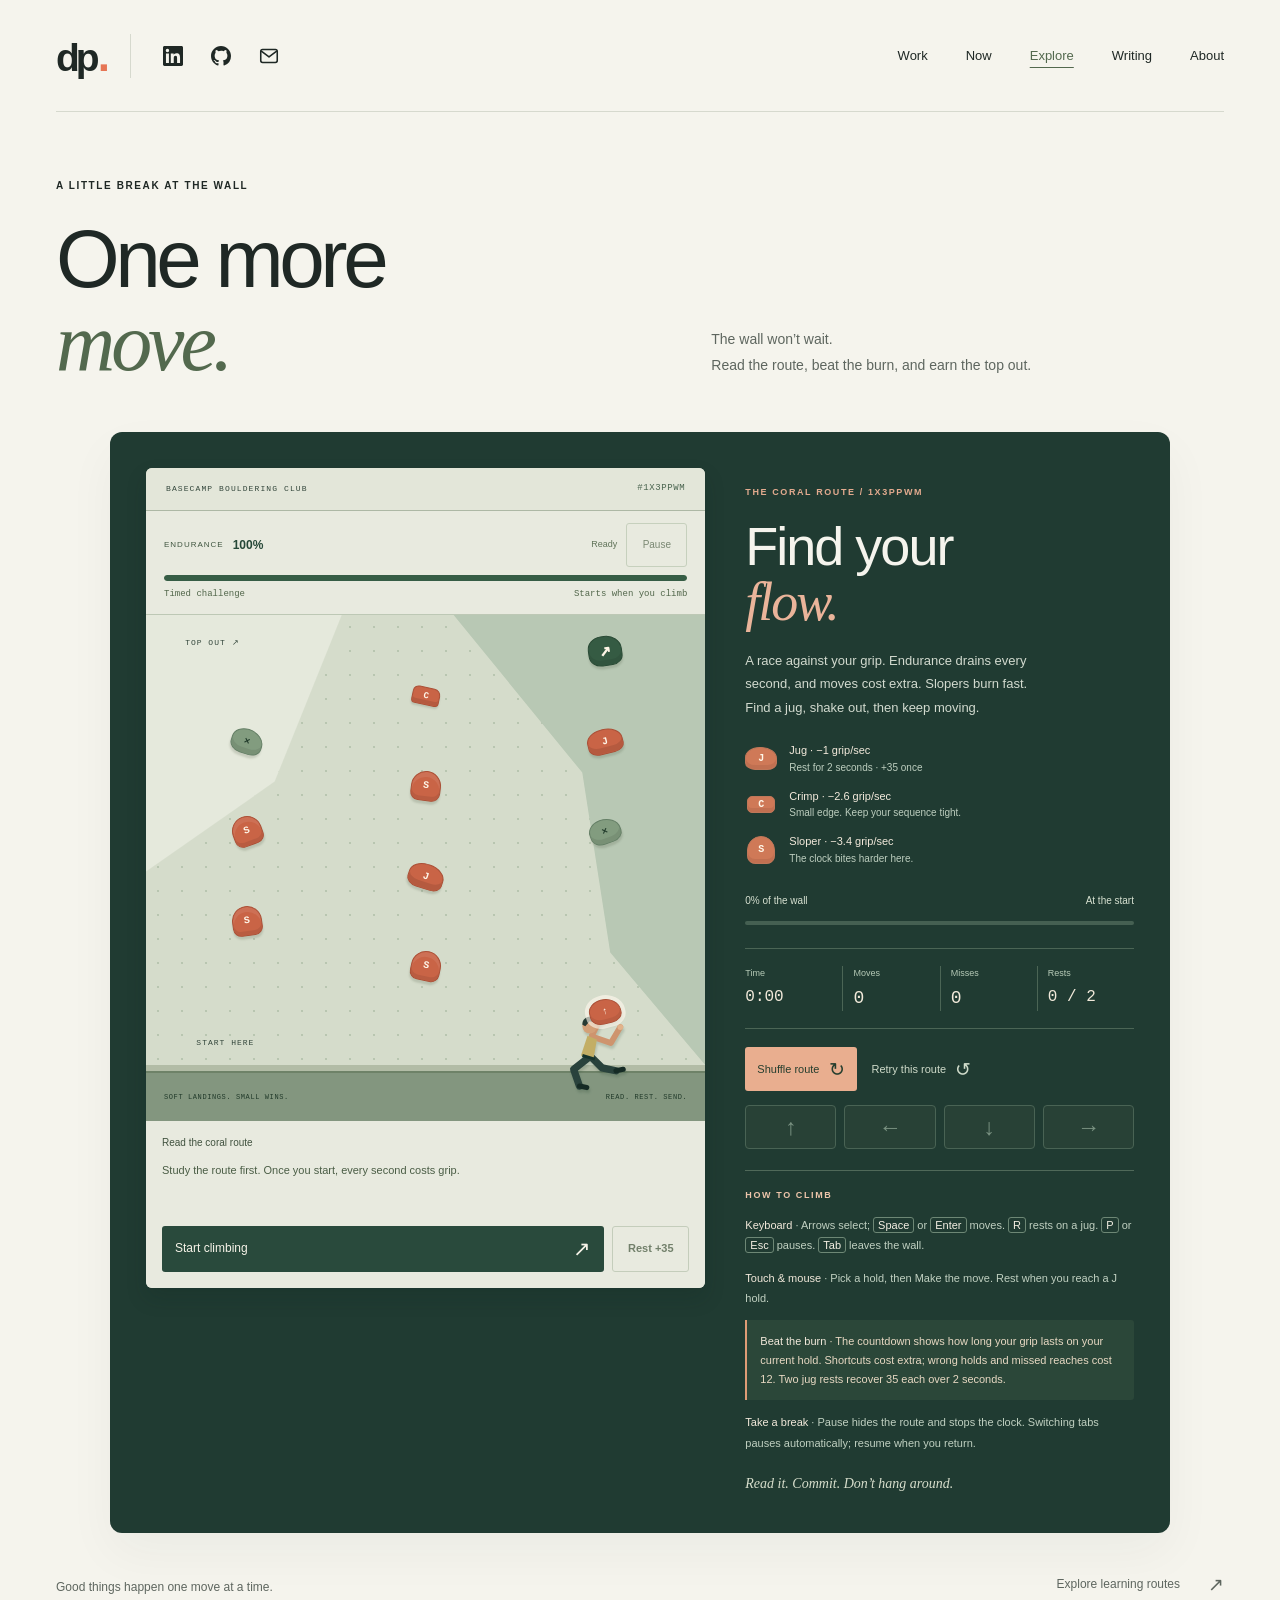
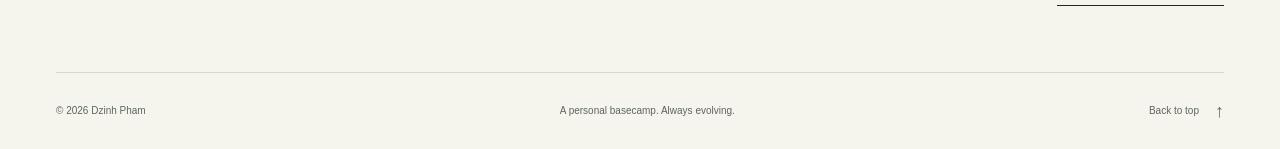
==== commit c8cc2b08: "Keep timed game feedback consistent with the live meter" ====
--- a/climb/index.html
+++ b/climb/index.html
@@ -9,10 +9,10 @@
     <link rel="icon" href="../favicon.svg" type="image/svg+xml">
     <link rel="stylesheet" href="../styles.css">
     <link rel="stylesheet" href="../basecamp.css">
-    <link rel="stylesheet" href="climb.css?v=6">
+    <link rel="stylesheet" href="climb.css?v=7">
     <script src="../script.js" defer></script>
-    <script src="climb-logic.js?v=6" defer></script>
-    <script src="climb.js?v=6" defer></script>
+    <script src="climb-logic.js?v=7" defer></script>
+    <script src="climb.js?v=7" defer></script>
   </head>
   <body class="climbing-page">
     <a class="skip-link" href="#main">Skip to content</a>
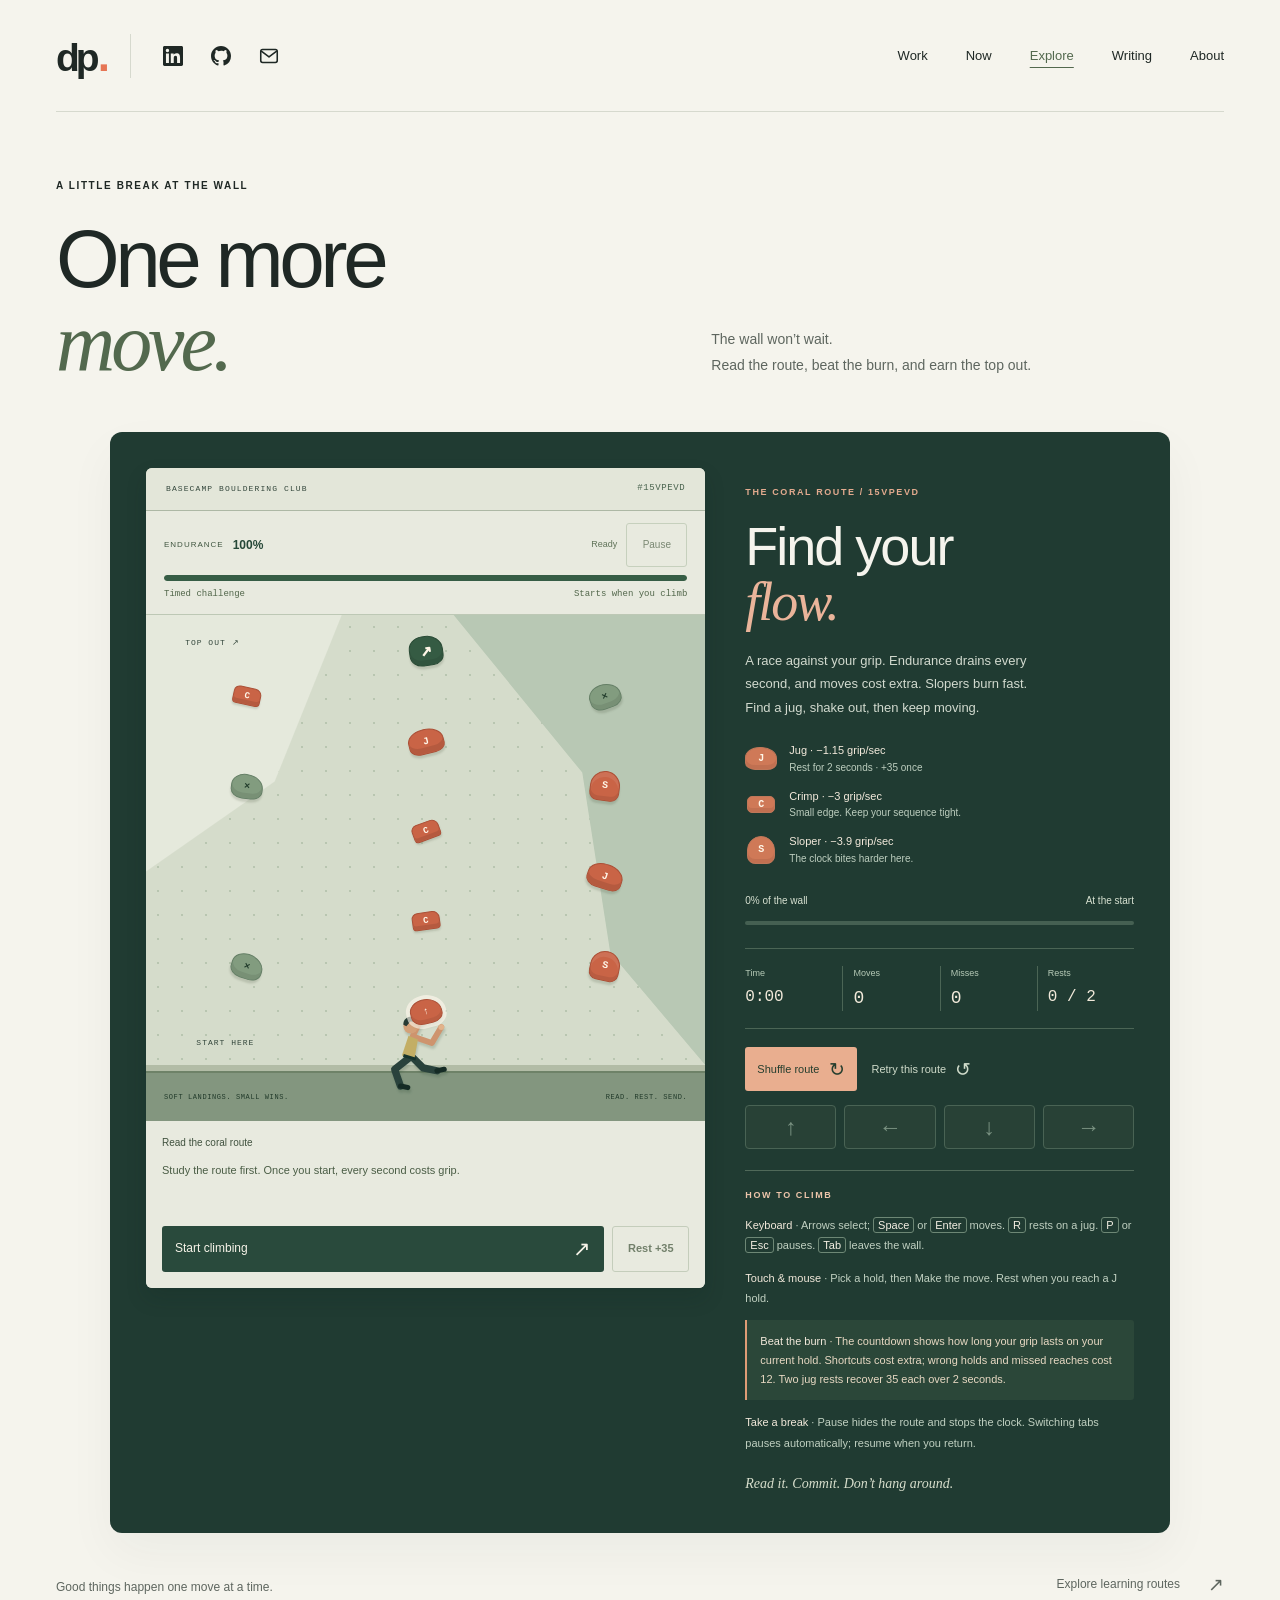
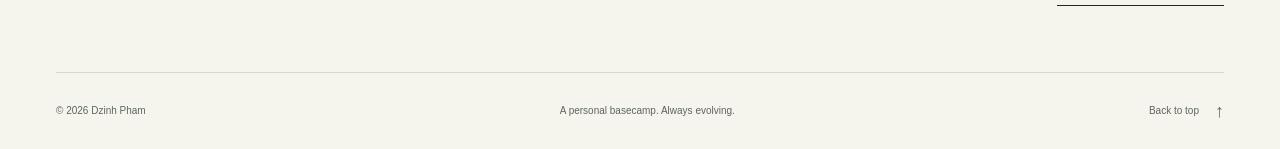
==== commit 7bea4013: "Increase climbing endurance drain by about fifteen percent" ====
--- a/climb/index.html
+++ b/climb/index.html
@@ -11,7 +11,7 @@
     <link rel="stylesheet" href="../basecamp.css">
     <link rel="stylesheet" href="climb.css?v=7">
     <script src="../script.js" defer></script>
-    <script src="climb-logic.js?v=7" defer></script>
+    <script src="climb-logic.js?v=8" defer></script>
     <script src="climb.js?v=7" defer></script>
   </head>
   <body class="climbing-page">
@@ -100,9 +100,9 @@
           <h2 id="game-heading">Find your <em>flow.</em></h2>
           <p class="climb-description">A race against your grip. Endurance drains every second, and moves cost extra. Slopers burn fast. Find a jug, shake out, then keep moving.</p>
           <ul class="climb-legend" aria-label="Hold types">
-            <li><span class="climb-legend-mark is-jug" aria-hidden="true">J</span><span><strong>Jug · −1 grip/sec</strong> Rest for 2 seconds · +35 once</span></li>
-            <li><span class="climb-legend-mark is-crimp" aria-hidden="true">C</span><span><strong>Crimp · −2.6 grip/sec</strong> Small edge. Keep your sequence tight.</span></li>
-            <li><span class="climb-legend-mark is-sloper" aria-hidden="true">S</span><span><strong>Sloper · −3.4 grip/sec</strong> The clock bites harder here.</span></li>
+            <li><span class="climb-legend-mark is-jug" aria-hidden="true">J</span><span><strong>Jug · −1.15 grip/sec</strong> Rest for 2 seconds · +35 once</span></li>
+            <li><span class="climb-legend-mark is-crimp" aria-hidden="true">C</span><span><strong>Crimp · −3 grip/sec</strong> Small edge. Keep your sequence tight.</span></li>
+            <li><span class="climb-legend-mark is-sloper" aria-hidden="true">S</span><span><strong>Sloper · −3.9 grip/sec</strong> The clock bites harder here.</span></li>
           </ul>
           <div class="climb-progress" aria-label="Route progress">
             <p><span id="climb-progress-label">0% of the wall</span><span id="climb-phase">At the start</span></p>
